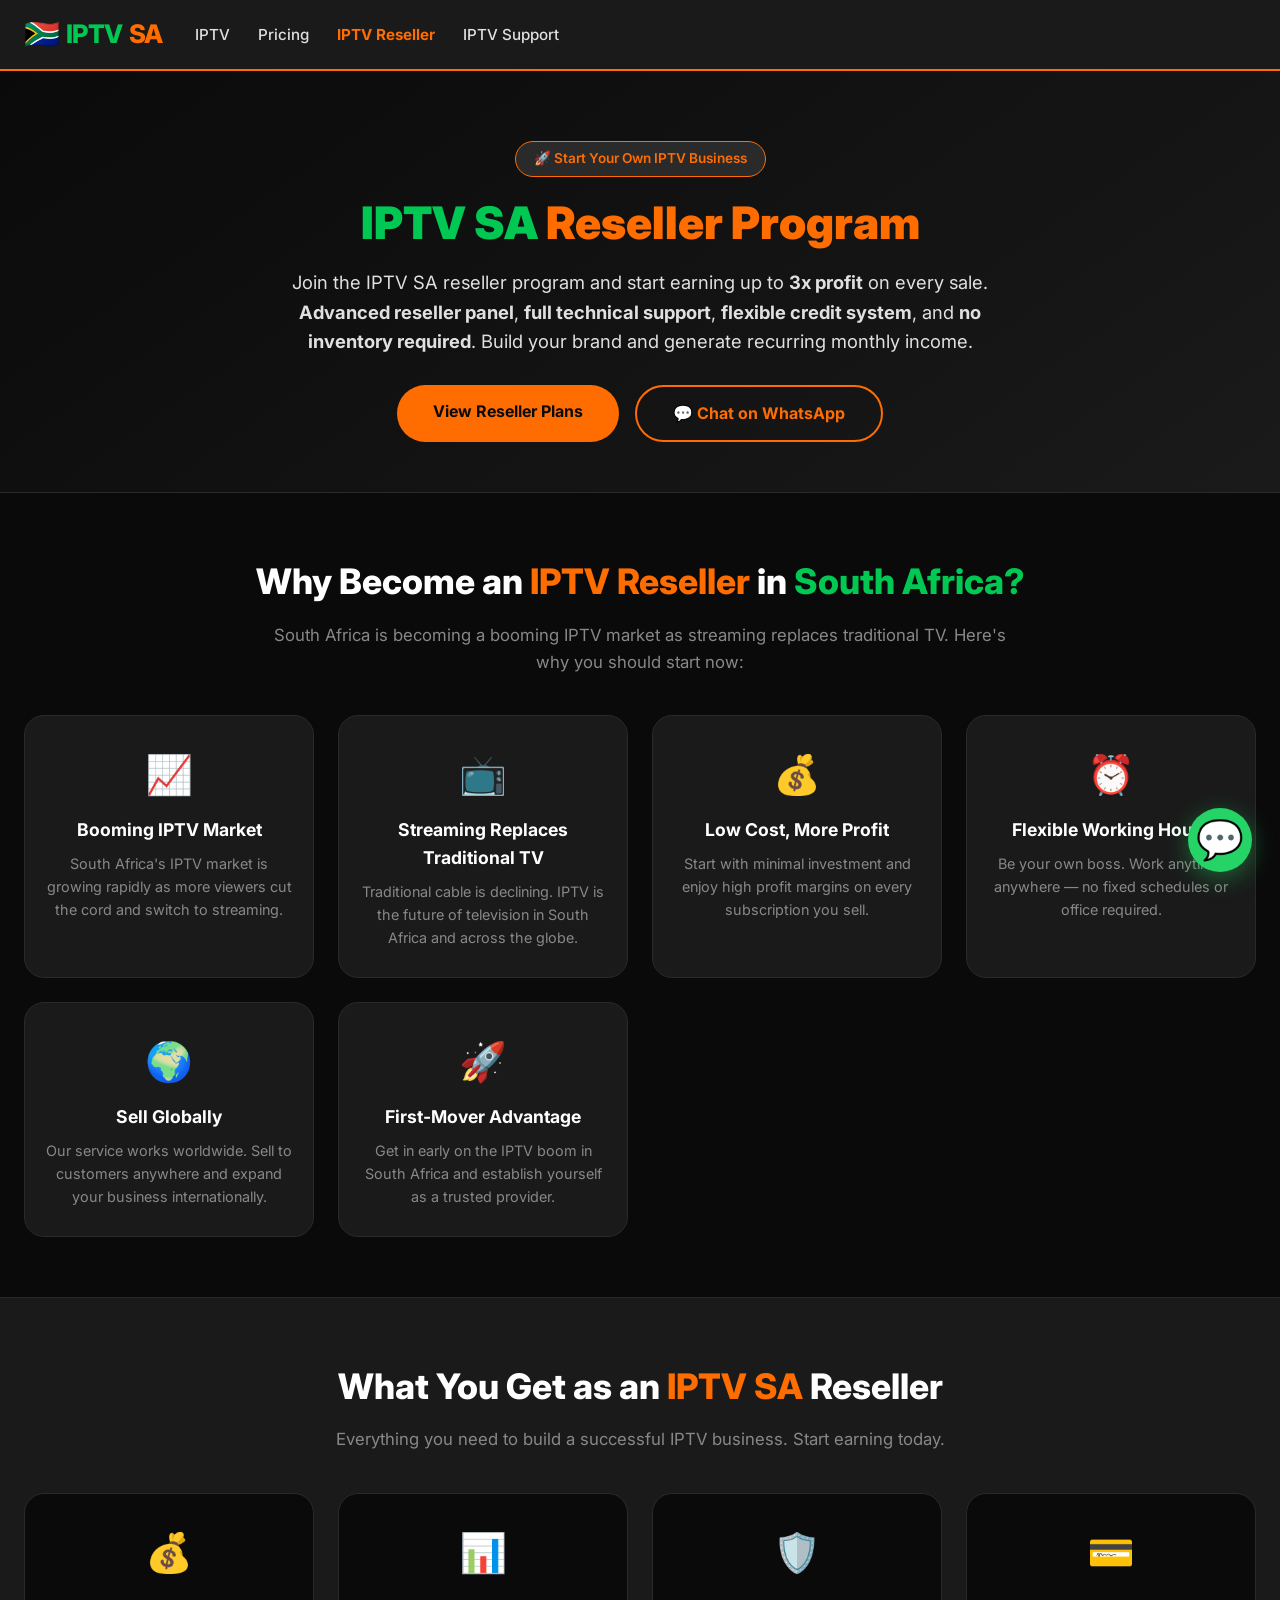
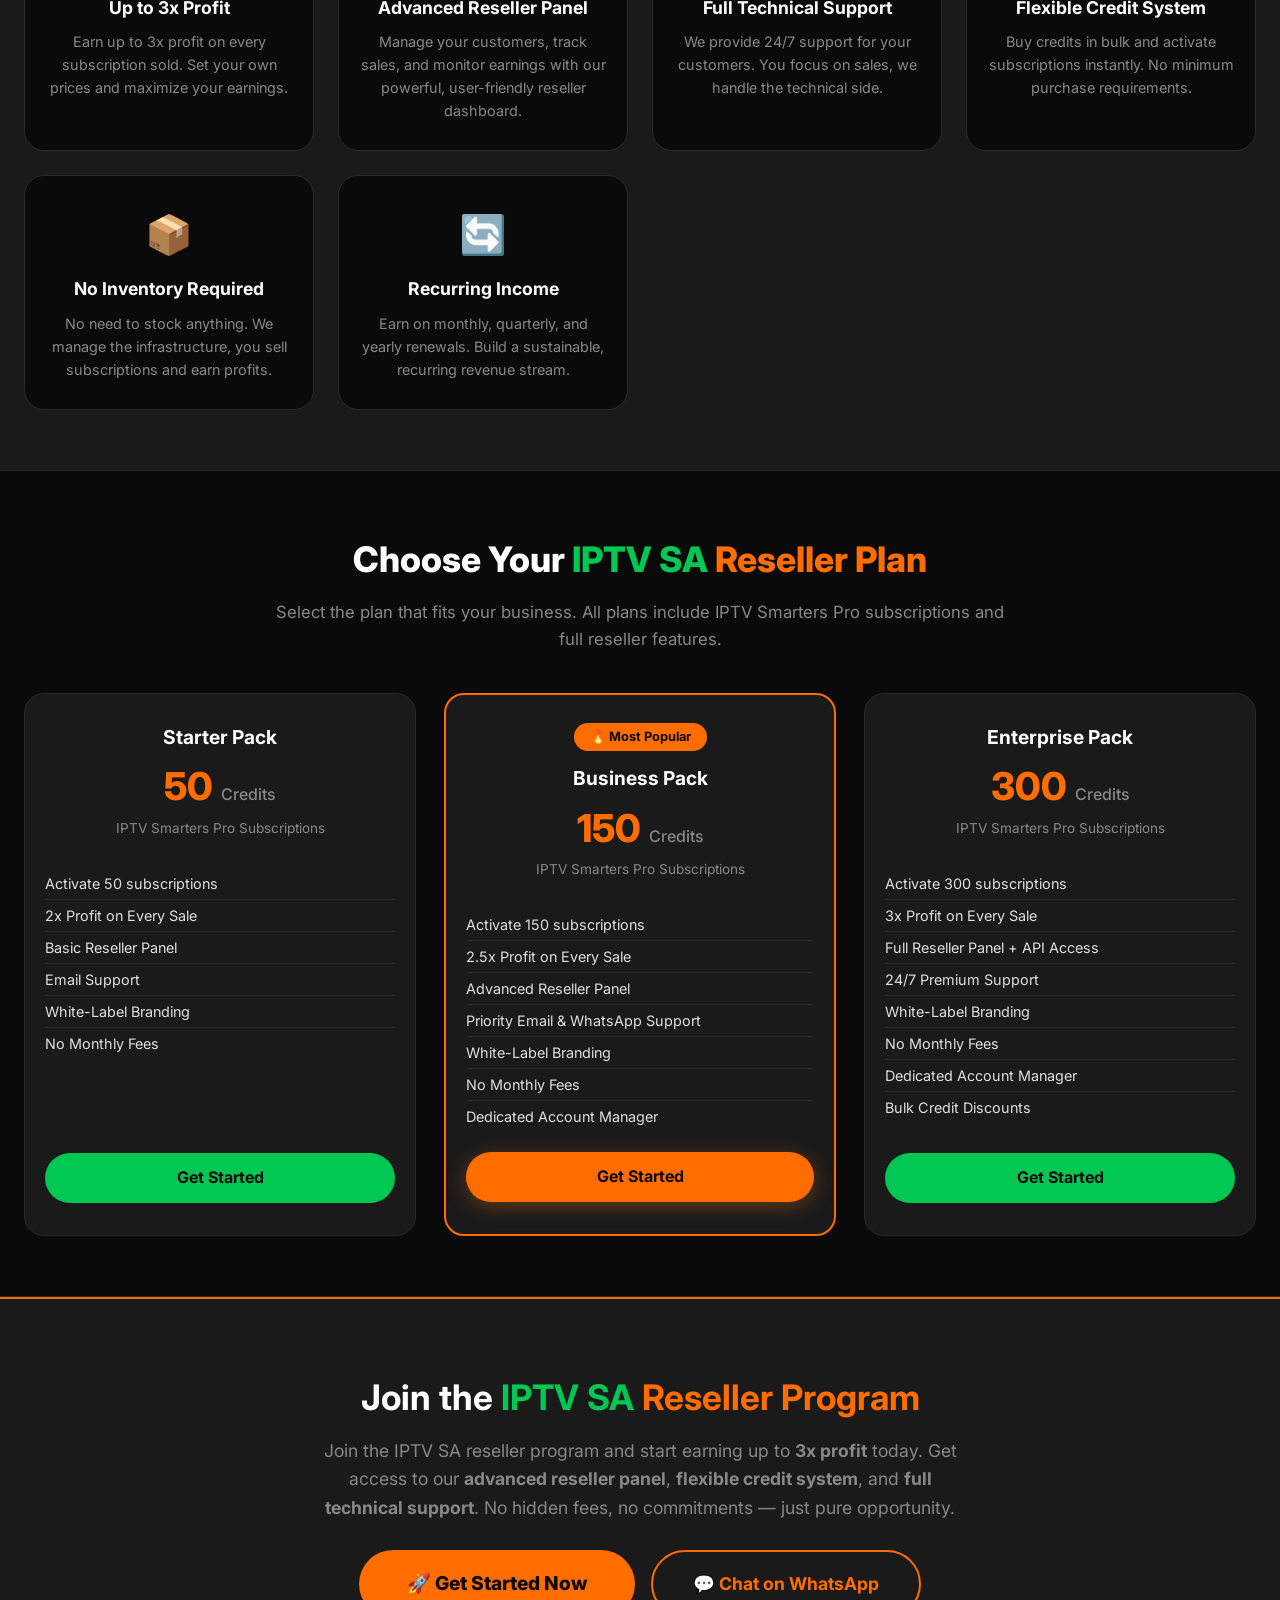
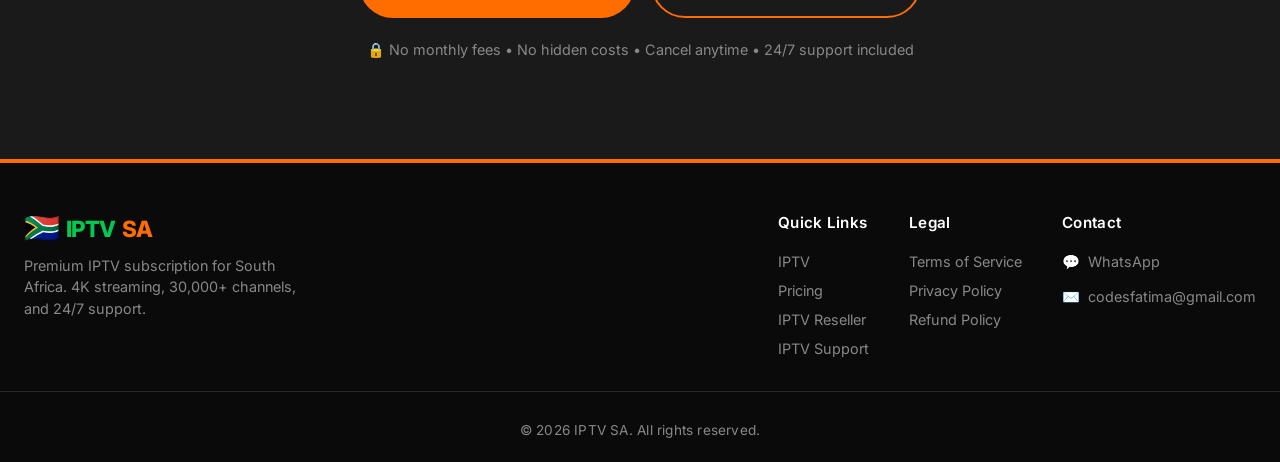
==== reseller/index.html @ 7f500916 "Create reseller/index.html" ====
<!DOCTYPE html>
<html lang="en-ZA">
<head>
    <meta charset="UTF-8" />
    <meta name="viewport" content="width=device-width, initial-scale=1.0" />
    <title>IPTVSA Reseller Program – Start Your Own IPTV Business</title>
    <meta name="description" content="Become an IPTV SA reseller and earn up to 3x profit. Advanced reseller panel, full support, flexible credit system, and no inventory required." />
    <link rel="canonical" href="https://tviptvsa.co.za/reseller/" />
    <meta property="og:title" content="IPTVSA Reseller Program – Start Your Own IPTV Business" />
    <meta property="og:description" content="Become an IPTV SA reseller and earn up to 3x profit. Advanced reseller panel, full support, flexible credit system." />
    <meta property="og:url" content="https://tviptvsa.co.za/reseller/" />
    <meta property="og:type" content="website" />
    <meta name="twitter:card" content="summary_large_image" />
    <link rel="preconnect" href="https://fonts.googleapis.com" />
    <link rel="preconnect" href="https://fonts.gstatic.com" crossorigin />
    <link href="https://fonts.googleapis.com/css2?family=Inter:opsz,wght@14..32,400;14..32,500;14..32,600;14..32,700;14..32,800;14..32,900&display=swap" rel="stylesheet" />
    <style>
        * {
            margin: 0;
            padding: 0;
            box-sizing: border-box;
        }

        :root {
            --green: #00c853;
            --orange: #ff6d00;
            --black: #0a0a0a;
            --dark-gray: #1a1a1a;
            --medium-gray: #2a2a2a;
            --white: #ffffff;
            --light-gray: #e0e0e0;
            --gray: #888888;
            --shadow: 0 8px 30px rgba(0,0,0,0.3);
            --radius: 20px;
            --transition: 0.25s ease;
        }

        body {
            font-family: 'Inter', -apple-system, BlinkMacSystemFont, sans-serif;
            background-color: var(--black);
            color: var(--white);
            line-height: 1.6;
        }

        .container {
            max-width: 1280px;
            margin: 0 auto;
            padding: 0 24px;
        }

        .navbar {
            background: var(--dark-gray);
            padding: 14px 0;
            border-bottom: 2px solid var(--orange);
            position: sticky;
            top: 0;
            z-index: 999;
        }

        .navbar .container {
            display: flex;
            justify-content: flex-start;
            align-items: center;
            flex-wrap: wrap;
            gap: 32px;
        }

        .logo {
            display: flex;
            align-items: center;
            gap: 6px;
            text-decoration: none;
            font-weight: 800;
            font-size: 1.6rem;
            letter-spacing: -0.5px;
            flex-shrink: 0;
        }

        .logo .flag { font-size: 1.8rem; line-height: 1; }
        .logo .green { color: var(--green); }
        .logo .orange { color: var(--orange); }

        .nav-toggle {
            display: none;
            background: none;
            border: none;
            font-size: 1.8rem;
            cursor: pointer;
            padding: 4px 12px;
            margin-left: auto;
            color: var(--white);
        }

        .nav-links {
            display: flex;
            gap: 28px;
            list-style: none;
            align-items: center;
            flex-wrap: wrap;
            margin-left: 0;
        }

        .nav-links a {
            text-decoration: none;
            color: var(--light-gray);
            font-weight: 500;
            font-size: 0.95rem;
            transition: color var(--transition);
        }

        .nav-links a:hover {
            color: var(--orange);
        }

        @media (max-width: 768px) {
            .navbar .container {
                justify-content: space-between;
                gap: 0;
            }
            .nav-toggle {
                display: block;
            }
            .nav-links {
                display: none;
                flex-direction: column;
                width: 100%;
                padding: 20px 0 12px;
                gap: 16px;
                border-top: 1px solid var(--medium-gray);
                margin-top: 12px;
                order: 3;
                align-items: flex-start;
            }
            .nav-links.open {
                display: flex;
            }
            .nav-links a {
                font-size: 1.1rem;
                padding: 4px 0;
            }
        }

        .btn-secondary {
            display: inline-block;
            background: transparent;
            color: var(--orange);
            font-weight: 700;
            padding: 14px 36px;
            border-radius: 60px;
            text-decoration: none;
            border: 2px solid var(--orange);
            transition: background var(--transition), color var(--transition);
        }
        .btn-secondary:hover { background: var(--orange); color: var(--black); }

        .btn-reseller-cta {
            display: inline-block;
            background: var(--orange);
            color: var(--black);
            font-weight: 700;
            padding: 14px 36px;
            border-radius: 60px;
            text-decoration: none;
            transition: background var(--transition), transform 0.15s;
            border: none;
            font-size: 1rem;
        }
        .btn-reseller-cta:hover { background: #ff9100; transform: scale(1.02); }

        .btn-buy-reseller {
            display: inline-block;
            background: var(--green);
            color: var(--black);
            font-weight: 700;
            padding: 12px 32px;
            border-radius: 60px;
            text-decoration: none;
            transition: background var(--transition), transform 0.15s;
        }
        .btn-buy-reseller:hover { background: #00e676; transform: scale(1.02); }

        .btn-cta-large {
            display: inline-block;
            background: var(--orange);
            color: var(--black);
            font-weight: 800;
            padding: 18px 48px;
            border-radius: 60px;
            text-decoration: none;
            font-size: 1.2rem;
            transition: background var(--transition), transform 0.15s;
        }
        .btn-cta-large:hover { background: #ff9100; transform: scale(1.02); }

        .section-title {
            font-size: 2.2rem;
            font-weight: 800;
            text-align: center;
            margin-bottom: 12px;
            color: var(--white);
        }
        .section-title .green { color: var(--green); }
        .section-title .orange { color: var(--orange); }

        .section-sub {
            text-align: center;
            max-width: 750px;
            margin: 0 auto 40px;
            color: var(--gray);
            font-size: 1.05rem;
        }

        .reseller-hero {
            padding: 70px 0 50px;
            background: linear-gradient(145deg, var(--black) 0%, var(--dark-gray) 100%);
            border-bottom: 1px solid var(--medium-gray);
            text-align: center;
        }
        .reseller-hero .badge {
            display: inline-block;
            background: var(--medium-gray);
            color: var(--orange);
            font-weight: 600;
            padding: 6px 18px;
            border-radius: 60px;
            font-size: 0.85rem;
            margin-bottom: 20px;
            border: 1px solid var(--orange);
        }
        .reseller-hero h1 {
            font-size: 2.8rem;
            font-weight: 900;
            line-height: 1.2;
            margin-bottom: 18px;
        }
        .reseller-hero h1 .green { color: var(--green); }
        .reseller-hero h1 .orange { color: var(--orange); }
        .reseller-hero p {
            font-size: 1.15rem;
            color: var(--light-gray);
            max-width: 750px;
            margin: 0 auto 28px;
        }
        .reseller-hero .hero-buttons {
            display: flex;
            gap: 16px;
            justify-content: center;
            flex-wrap: wrap;
        }

        @media (max-width: 640px) {
            .reseller-hero h1 { font-size: 2rem; }
        }

        .why-reseller-sa {
            padding: 60px 0;
            background: var(--black);
            border-bottom: 1px solid var(--medium-gray);
        }
        .sa-benefits-grid {
            display: grid;
            grid-template-columns: repeat(auto-fit, minmax(280px, 1fr));
            gap: 24px;
        }
        .sa-benefit-card {
            background: var(--dark-gray);
            padding: 28px 20px;
            border-radius: var(--radius);
            border: 1px solid var(--medium-gray);
            text-align: center;
            transition: transform var(--transition), border-color var(--transition);
        }
        .sa-benefit-card:hover { transform: translateY(-4px); border-color: var(--orange); }
        .sa-benefit-card .icon { font-size: 2.4rem; display: block; margin-bottom: 10px; }
        .sa-benefit-card h3 { font-size: 1.1rem; margin-bottom: 8px; color: var(--white); }
        .sa-benefit-card p { font-size: 0.9rem; color: var(--gray); }

        .why-reseller {
            padding: 60px 0;
            background: var(--dark-gray);
            border-bottom: 1px solid var(--medium-gray);
        }
        .reseller-benefits {
            display: grid;
            grid-template-columns: repeat(auto-fit, minmax(280px, 1fr));
            gap: 24px;
        }
        .benefit-card {
            background: var(--black);
            padding: 28px 20px;
            border-radius: var(--radius);
            border: 1px solid var(--medium-gray);
            text-align: center;
            transition: transform var(--transition), border-color var(--transition);
        }
        .benefit-card:hover { transform: translateY(-4px); border-color: var(--green); }
        .benefit-card .icon { font-size: 2.4rem; display: block; margin-bottom: 10px; }
        .benefit-card h3 { font-size: 1.1rem; margin-bottom: 8px; color: var(--white); }
        .benefit-card p { font-size: 0.9rem; color: var(--gray); }

        .pricing-reseller {
            padding: 60px 0;
            background: var(--black);
            border-bottom: 1px solid var(--medium-gray);
        }
        .pricing-grid-reseller {
            display: grid;
            grid-template-columns: repeat(auto-fit, minmax(260px, 1fr));
            gap: 28px;
            align-items: stretch;
        }
        .pricing-card-reseller {
            background: var(--dark-gray);
            padding: 28px 20px 32px;
            border-radius: var(--radius);
            border: 1px solid var(--medium-gray);
            text-align: center;
            display: flex;
            flex-direction: column;
            transition: transform var(--transition), border-color var(--transition);
            position: relative;
        }
        .pricing-card-reseller:hover { transform: translateY(-4px); border-color: var(--orange); }
        .pricing-card-reseller.popular {
            border: 2px solid var(--orange);
            background: var(--dark-gray);
        }
        .pricing-card-reseller .plan-name {
            font-weight: 700;
            font-size: 1.2rem;
            color: var(--white);
            margin-bottom: 4px;
        }
        .pricing-card-reseller .credit-amount {
            font-size: 2.4rem;
            font-weight: 800;
            color: var(--orange);
        }
        .pricing-card-reseller .credit-amount small {
            font-size: 1rem;
            font-weight: 500;
            color: var(--gray);
        }
        .pricing-card-reseller .price-desc {
            font-size: 0.85rem;
            color: var(--gray);
            margin-bottom: 16px;
        }
        .pricing-card-reseller .features {
            list-style: none;
            text-align: left;
            margin: 12px 0 20px;
            flex: 1;
        }
        .pricing-card-reseller .features li {
            padding: 4px 0;
            border-bottom: 1px solid var(--medium-gray);
            font-size: 0.9rem;
            color: var(--light-gray);
        }
        .pricing-card-reseller .features li:last-child { border-bottom: none; }

        .popular-badge {
            display: inline-block;
            background: var(--orange);
            color: var(--black);
            font-weight: 700;
            padding: 4px 16px;
            border-radius: 60px;
            font-size: 0.8rem;
            margin-bottom: 12px;
            align-self: center;
        }

        .cta-reseller {
            padding: 70px 0;
            background: var(--dark-gray);
            border-top: 2px solid var(--orange);
            border-bottom: 2px solid var(--orange);
            text-align: center;
        }
        .cta-reseller h2 {
            font-size: 2.2rem;
            margin-bottom: 12px;
            color: var(--white);
        }
        .cta-reseller h2 .green { color: var(--green); }
        .cta-reseller h2 .orange { color: var(--orange); }
        .cta-reseller p {
            max-width: 640px;
            margin: 0 auto 28px;
            font-size: 1.1rem;
            color: var(--gray);
        }
        .cta-reseller .cta-buttons {
            display: flex;
            gap: 16px;
            justify-content: center;
            flex-wrap: wrap;
        }

        @media (max-width: 480px) {
            .cta-reseller h2 { font-size: 1.6rem; }
            .pricing-grid-reseller { grid-template-columns: 1fr; }
            .btn-reseller-cta, .btn-secondary, .btn-cta-large {
                padding: 12px 24px;
                font-size: 0.95rem;
                width: 100%;
                max-width: 320px;
                text-align: center;
            }
            .reseller-hero .hero-buttons {
                flex-direction: column;
                align-items: center;
            }
        }

        .footer {
            background: var(--black);
            color: var(--light-gray);
            padding: 48px 0 20px;
            border-top: 2px solid var(--orange);
        }
        .footer .container {
            display: flex;
            flex-wrap: wrap;
            justify-content: space-between;
            gap: 40px;
        }
        .footer-brand { max-width: 280px; }
        .footer-brand .logo { color: var(--white); font-size: 1.4rem; }
        .footer-brand p { font-size: 0.9rem; color: var(--gray); margin-top: 8px; line-height: 1.5; }
        .footer-columns {
            display: flex;
            flex-wrap: wrap;
            gap: 40px;
        }
        .footer-column h4 {
            color: var(--white);
            font-weight: 600;
            font-size: 0.95rem;
            margin-bottom: 12px;
            letter-spacing: 0.3px;
        }
        .footer-column a {
            display: block;
            color: var(--gray);
            text-decoration: none;
            font-size: 0.9rem;
            padding: 3px 0;
            transition: color 0.2s;
        }
        .footer-column a:hover { color: var(--orange); }
        .footer-contact-items {
            display: flex;
            flex-direction: column;
            gap: 6px;
        }
        .footer-contact-items .contact-item {
            display: flex;
            align-items: center;
            gap: 8px;
            color: var(--gray);
            text-decoration: none;
            font-size: 0.9rem;
            transition: color 0.2s;
        }
        .footer-contact-items .contact-item:hover { color: var(--orange); }
        .footer-bottom {
            text-align: center;
            padding-top: 28px;
            margin-top: 28px;
            border-top: 1px solid var(--medium-gray);
            font-size: 0.85rem;
            color: var(--gray);
            letter-spacing: 0.2px;
        }
        .footer-bottom a {
            color: var(--gray);
            text-decoration: none;
        }
        .footer-bottom a:hover { color: var(--orange); }

        @media (max-width: 768px) {
            .footer .container { flex-direction: column; gap: 30px; }
            .footer-columns { flex-direction: column; gap: 24px; }
        }

        .whatsapp-float {
            position: fixed;
            bottom: 28px;
            right: 28px;
            background: #25d366;
            color: var(--black);
            width: 64px;
            height: 64px;
            border-radius: 60px;
            display: flex;
            align-items: center;
            justify-content: center;
            font-size: 2.4rem;
            box-shadow: 0 6px 24px rgba(37, 211, 102, 0.4);
            text-decoration: none;
            transition: transform 0.2s;
            z-index: 1000;
        }
        .whatsapp-float:hover { transform: scale(1.08); }

        @media (max-width: 480px) {
            .whatsapp-float {
                width: 56px;
                height: 56px;
                font-size: 2rem;
                bottom: 20px;
                right: 20px;
            }
        }
    </style>
</head>
<body>

    <!-- ===== NAVBAR ===== -->
    <nav class="navbar">
        <div class="container">
            <a href="/" class="logo">
                <span class="flag">🇿🇦</span>
                <span class="green">IPTV</span><span class="orange">SA</span>
            </a>
            <button class="nav-toggle" id="navToggle" aria-label="Toggle navigation menu">☰</button>
            <ul class="nav-links" id="navLinks">
                <li><a href="/">IPTV</a></li>
                <li><a href="/#pricing">Pricing</a></li>
                <li><a href="/reseller/" style="color: var(--orange); font-weight: 700;">IPTV Reseller</a></li>
                <li><a href="/support/">IPTV Support</a></li>
            </ul>
        </div>
    </nav>

    <!-- ===== RESELLER HERO ===== -->
    <section class="reseller-hero">
        <div class="container">
            <div class="badge">🚀 Start Your Own IPTV Business</div>
            <h1><span class="green">IPTV SA</span> <span class="orange">Reseller Program</span></h1>
            <p>
                Join the IPTV SA reseller program and start earning up to <strong>3x profit</strong> on every sale.
                <strong>Advanced reseller panel</strong>, <strong>full technical support</strong>,
                <strong>flexible credit system</strong>, and <strong>no inventory required</strong>.
                Build your brand and generate recurring monthly income.
            </p>
            <div class="hero-buttons">
                <a href="#pricing-reseller" class="btn-reseller-cta">View Reseller Plans</a>
                <a href="https://wa.me/923020548889?text=Hi!%20I%20want%20to%20become%20an%20IPTV%20SA%20reseller" class="btn-secondary" target="_blank">💬 Chat on WhatsApp</a>
            </div>
        </div>
    </section>

    <!-- ===== WHY RESELLER SA ===== -->
    <section class="why-reseller-sa">
        <div class="container">
            <h2 class="section-title">Why Become an <span class="orange">IPTV Reseller</span> in <span class="green">South Africa?</span></h2>
            <p class="section-sub">South Africa is becoming a booming IPTV market as streaming replaces traditional TV. Here's why you should start now:</p>
            <div class="sa-benefits-grid">
                <div class="sa-benefit-card">
                    <span class="icon">📈</span>
                    <h3>Booming IPTV Market</h3>
                    <p>South Africa's IPTV market is growing rapidly as more viewers cut the cord and switch to streaming.</p>
                </div>
                <div class="sa-benefit-card">
                    <span class="icon">📺</span>
                    <h3>Streaming Replaces Traditional TV</h3>
                    <p>Traditional cable is declining. IPTV is the future of television in South Africa and across the globe.</p>
                </div>
                <div class="sa-benefit-card">
                    <span class="icon">💰</span>
                    <h3>Low Cost, More Profit</h3>
                    <p>Start with minimal investment and enjoy high profit margins on every subscription you sell.</p>
                </div>
                <div class="sa-benefit-card">
                    <span class="icon">⏰</span>
                    <h3>Flexible Working Hours</h3>
                    <p>Be your own boss. Work anytime, anywhere — no fixed schedules or office required.</p>
                </div>
                <div class="sa-benefit-card">
                    <span class="icon">🌍</span>
                    <h3>Sell Globally</h3>
                    <p>Our service works worldwide. Sell to customers anywhere and expand your business internationally.</p>
                </div>
                <div class="sa-benefit-card">
                    <span class="icon">🚀</span>
                    <h3>First-Mover Advantage</h3>
                    <p>Get in early on the IPTV boom in South Africa and establish yourself as a trusted provider.</p>
                </div>
            </div>
        </div>
    </section>

    <!-- ===== WHAT YOU GET ===== -->
    <section class="why-reseller">
        <div class="container">
            <h2 class="section-title">What You Get as an <span class="orange">IPTV SA</span> Reseller</h2>
            <p class="section-sub">Everything you need to build a successful IPTV business. Start earning today.</p>
            <div class="reseller-benefits">
                <div class="benefit-card">
                    <span class="icon">💰</span>
                    <h3>Up to 3x Profit</h3>
                    <p>Earn up to 3x profit on every subscription sold. Set your own prices and maximize your earnings.</p>
                </div>
                <div class="benefit-card">
                    <span class="icon">📊</span>
                    <h3>Advanced Reseller Panel</h3>
                    <p>Manage your customers, track sales, and monitor earnings with our powerful, user-friendly reseller dashboard.</p>
                </div>
                <div class="benefit-card">
                    <span class="icon">🛡️</span>
                    <h3>Full Technical Support</h3>
                    <p>We provide 24/7 support for your customers. You focus on sales, we handle the technical side.</p>
                </div>
                <div class="benefit-card">
                    <span class="icon">💳</span>
                    <h3>Flexible Credit System</h3>
                    <p>Buy credits in bulk and activate subscriptions instantly. No minimum purchase requirements.</p>
                </div>
                <div class="benefit-card">
                    <span class="icon">📦</span>
                    <h3>No Inventory Required</h3>
                    <p>No need to stock anything. We manage the infrastructure, you sell subscriptions and earn profits.</p>
                </div>
                <div class="benefit-card">
                    <span class="icon">🔄</span>
                    <h3>Recurring Income</h3>
                    <p>Earn on monthly, quarterly, and yearly renewals. Build a sustainable, recurring revenue stream.</p>
                </div>
            </div>
        </div>
    </section>

    <!-- ===== PRICING RESELLER ===== -->
    <section class="pricing-reseller" id="pricing-reseller">
        <div class="container">
            <h2 class="section-title">Choose Your <span class="green">IPTV SA</span> <span class="orange">Reseller Plan</span></h2>
            <p class="section-sub">Select the plan that fits your business. All plans include IPTV Smarters Pro subscriptions and full reseller features.</p>
            <div class="pricing-grid-reseller">
                <div class="pricing-card-reseller">
                    <div class="plan-name">Starter Pack</div>
                    <div class="credit-amount">50 <small>Credits</small></div>
                    <div class="price-desc">IPTV Smarters Pro Subscriptions</div>
                    <ul class="features">
                        <li>Activate 50 subscriptions</li>
                        <li>2x Profit on Every Sale</li>
                        <li>Basic Reseller Panel</li>
                        <li>Email Support</li>
                        <li>White-Label Branding</li>
                        <li>No Monthly Fees</li>
                    </ul>
                    <a href="#cta-reseller" class="btn-buy-reseller">Get Started</a>
                </div>
                <div class="pricing-card-reseller popular">
                    <span class="popular-badge">🔥 Most Popular</span>
                    <div class="plan-name">Business Pack</div>
                    <div class="credit-amount">150 <small>Credits</small></div>
                    <div class="price-desc">IPTV Smarters Pro Subscriptions</div>
                    <ul class="features">
                        <li>Activate 150 subscriptions</li>
                        <li>2.5x Profit on Every Sale</li>
                        <li>Advanced Reseller Panel</li>
                        <li>Priority Email &amp; WhatsApp Support</li>
                        <li>White-Label Branding</li>
                        <li>No Monthly Fees</li>
                        <li>Dedicated Account Manager</li>
                    </ul>
                    <a href="#cta-reseller" class="btn-buy-reseller" style="background: var(--orange); box-shadow: 0 4px 20px rgba(249, 115, 22, 0.35);">Get Started</a>
                </div>
                <div class="pricing-card-reseller">
                    <div class="plan-name">Enterprise Pack</div>
                    <div class="credit-amount">300 <small>Credits</small></div>
                    <div class="price-desc">IPTV Smarters Pro Subscriptions</div>
                    <ul class="features">
                        <li>Activate 300 subscriptions</li>
                        <li>3x Profit on Every Sale</li>
                        <li>Full Reseller Panel + API Access</li>
                        <li>24/7 Premium Support</li>
                        <li>White-Label Branding</li>
                        <li>No Monthly Fees</li>
                        <li>Dedicated Account Manager</li>
                        <li>Bulk Credit Discounts</li>
                    </ul>
                    <a href="#cta-reseller" class="btn-buy-reseller">Get Started</a>
                </div>
            </div>
        </div>
    </section>

    <!-- ===== CTA RESELLER ===== -->
    <section class="cta-reseller" id="cta-reseller">
        <div class="container">
            <h2>Join the <span class="green">IPTV SA</span> <span class="orange">Reseller Program</span></h2>
            <p>
                Join the IPTV SA reseller program and start earning up to <strong>3x profit</strong> today. Get access to our <strong>advanced reseller panel</strong>, <strong>flexible credit system</strong>, and <strong>full technical support</strong>. No hidden fees, no commitments — just pure opportunity.
            </p>
            <div class="cta-buttons">
                <a href="#pricing-reseller" class="btn-cta-large">🚀 Get Started Now</a>
                <a href="https://wa.me/923020548889?text=Hi!%20I%20want%20to%20become%20an%20IPTV%20SA%20reseller" class="btn-secondary" target="_blank" style="padding: 18px 40px; font-size: 1.1rem;">💬 Chat on WhatsApp</a>
            </div>
            <p style="color: var(--gray); margin-top: 20px; font-size: 0.9rem;">🔒 No monthly fees • No hidden costs • Cancel anytime • 24/7 support included</p>
        </div>
    </section>

    <!-- ===== FOOTER ===== -->
    <footer class="footer">
        <div class="container">
            <div class="footer-brand">
                <a href="/" class="logo">
                    <span class="flag">🇿🇦</span>
                    <span class="green">IPTV</span><span class="orange">SA</span>
                </a>
                <p>Premium IPTV subscription for South Africa. 4K streaming, 30,000+ channels, and 24/7 support.</p>
            </div>
            <div class="footer-columns">
                <div class="footer-column">
                    <h4>Quick Links</h4>
                    <a href="/">IPTV</a>
                    <a href="/#pricing">Pricing</a>
                    <a href="/reseller/">IPTV Reseller</a>
                    <a href="/support/">IPTV Support</a>
                </div>
                <div class="footer-column">
                    <h4>Legal</h4>
                    <a href="#">Terms of Service</a>
                    <a href="#">Privacy Policy</a>
                    <a href="#">Refund Policy</a>
                </div>
                <div class="footer-column">
                    <h4>Contact</h4>
                    <div class="footer-contact-items">
                        <a href="https://wa.me/923020548889" class="contact-item" target="_blank">
                            <span class="icon">💬</span>
                            <span>WhatsApp</span>
                        </a>
                        <a href="mailto:codesfatima@gmail.com" class="contact-item">
                            <span class="icon">✉️</span>
                            <span>codesfatima@gmail.com</span>
                        </a>
                    </div>
                </div>
            </div>
        </div>
        <div class="footer-bottom">
            &copy; 2026 <a href="/">IPTV SA</a>. All rights reserved.
        </div>
    </footer>

    <!-- ===== WHATSAPP FLOATING BUTTON ===== -->
    <a href="https://wa.me/923020548889?text=Hi!%20I%20want%20to%20become%20an%20IPTV%20SA%20reseller" class="whatsapp-float" target="_blank" aria-label="Chat on WhatsApp">
        💬
    </a>

    <script>
        document.getElementById('navToggle').addEventListener('click', function() {
            document.getElementById('navLinks').classList.toggle('open');
        });
        document.querySelectorAll('.nav-links a').forEach(link => {
            link.addEventListener('click', () => {
                document.getElementById('navLinks').classList.remove('open');
            });
        });
    </script>
</body>
</html>
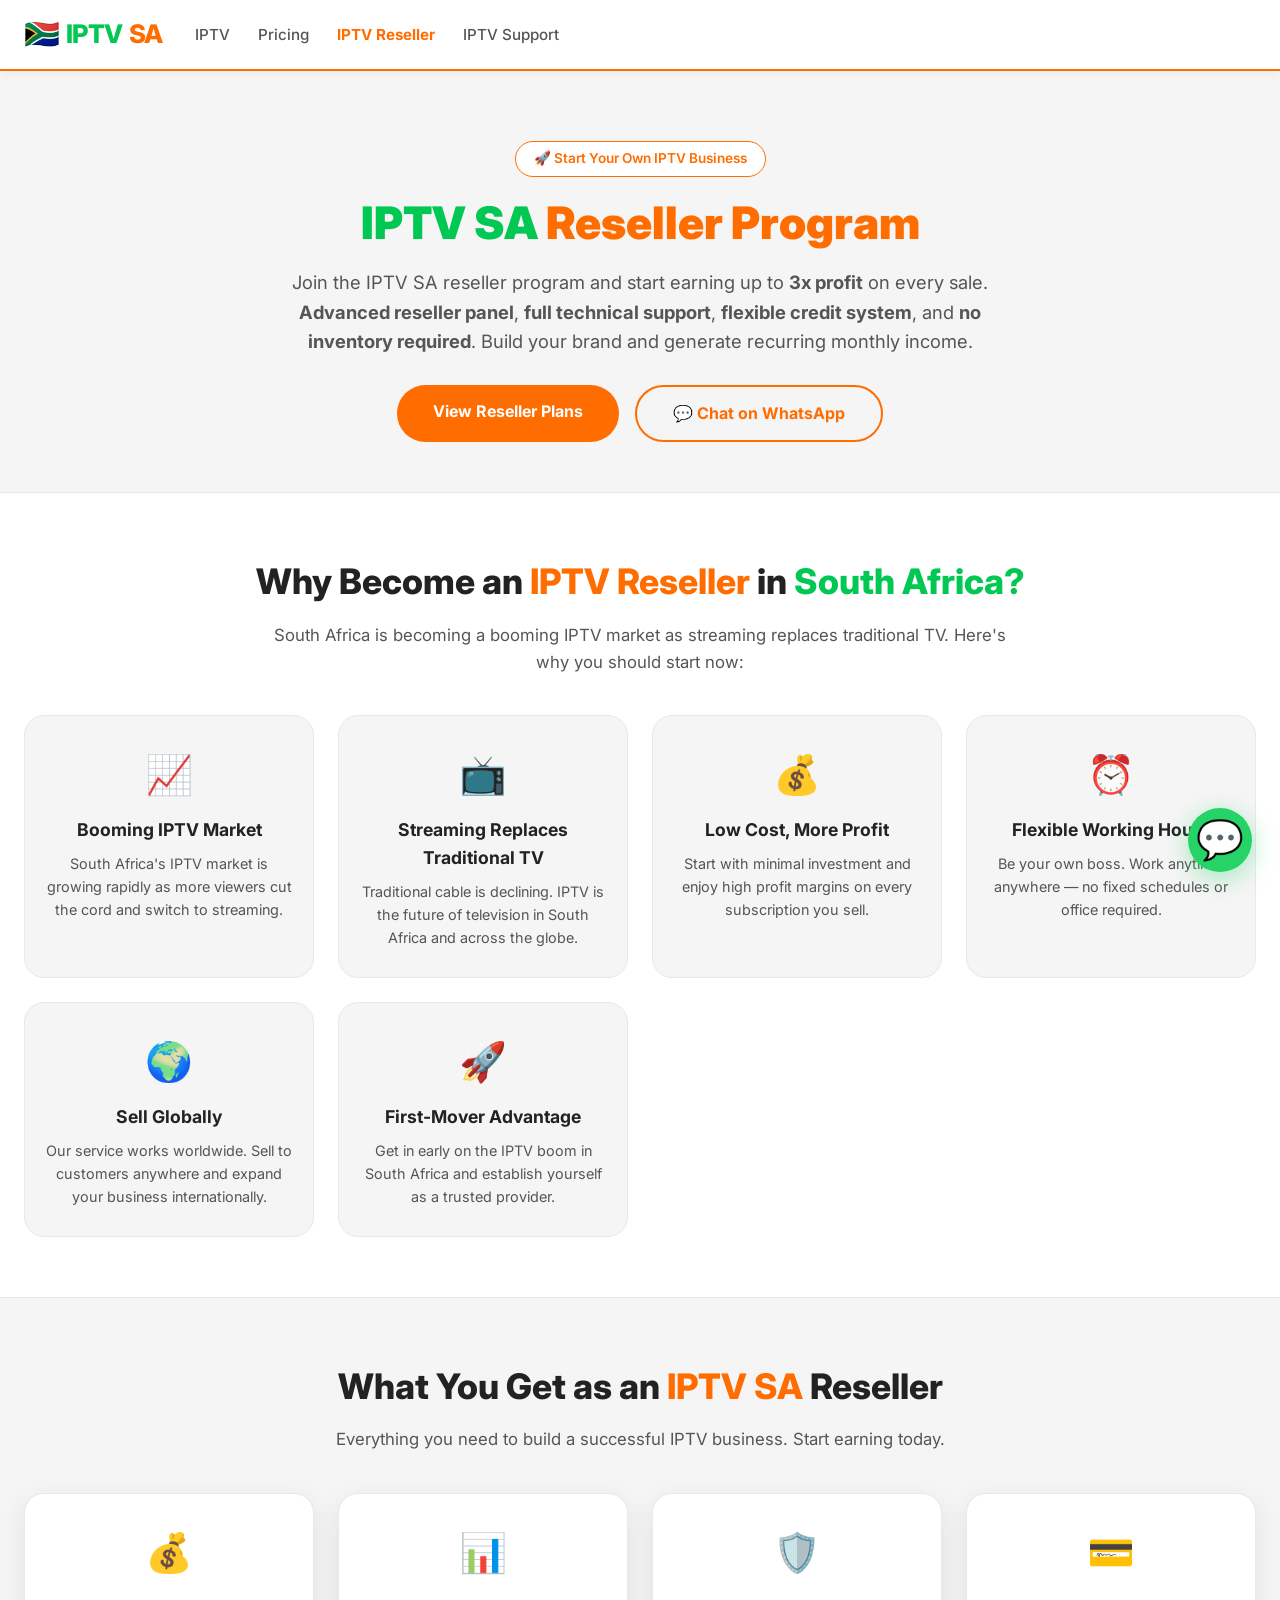
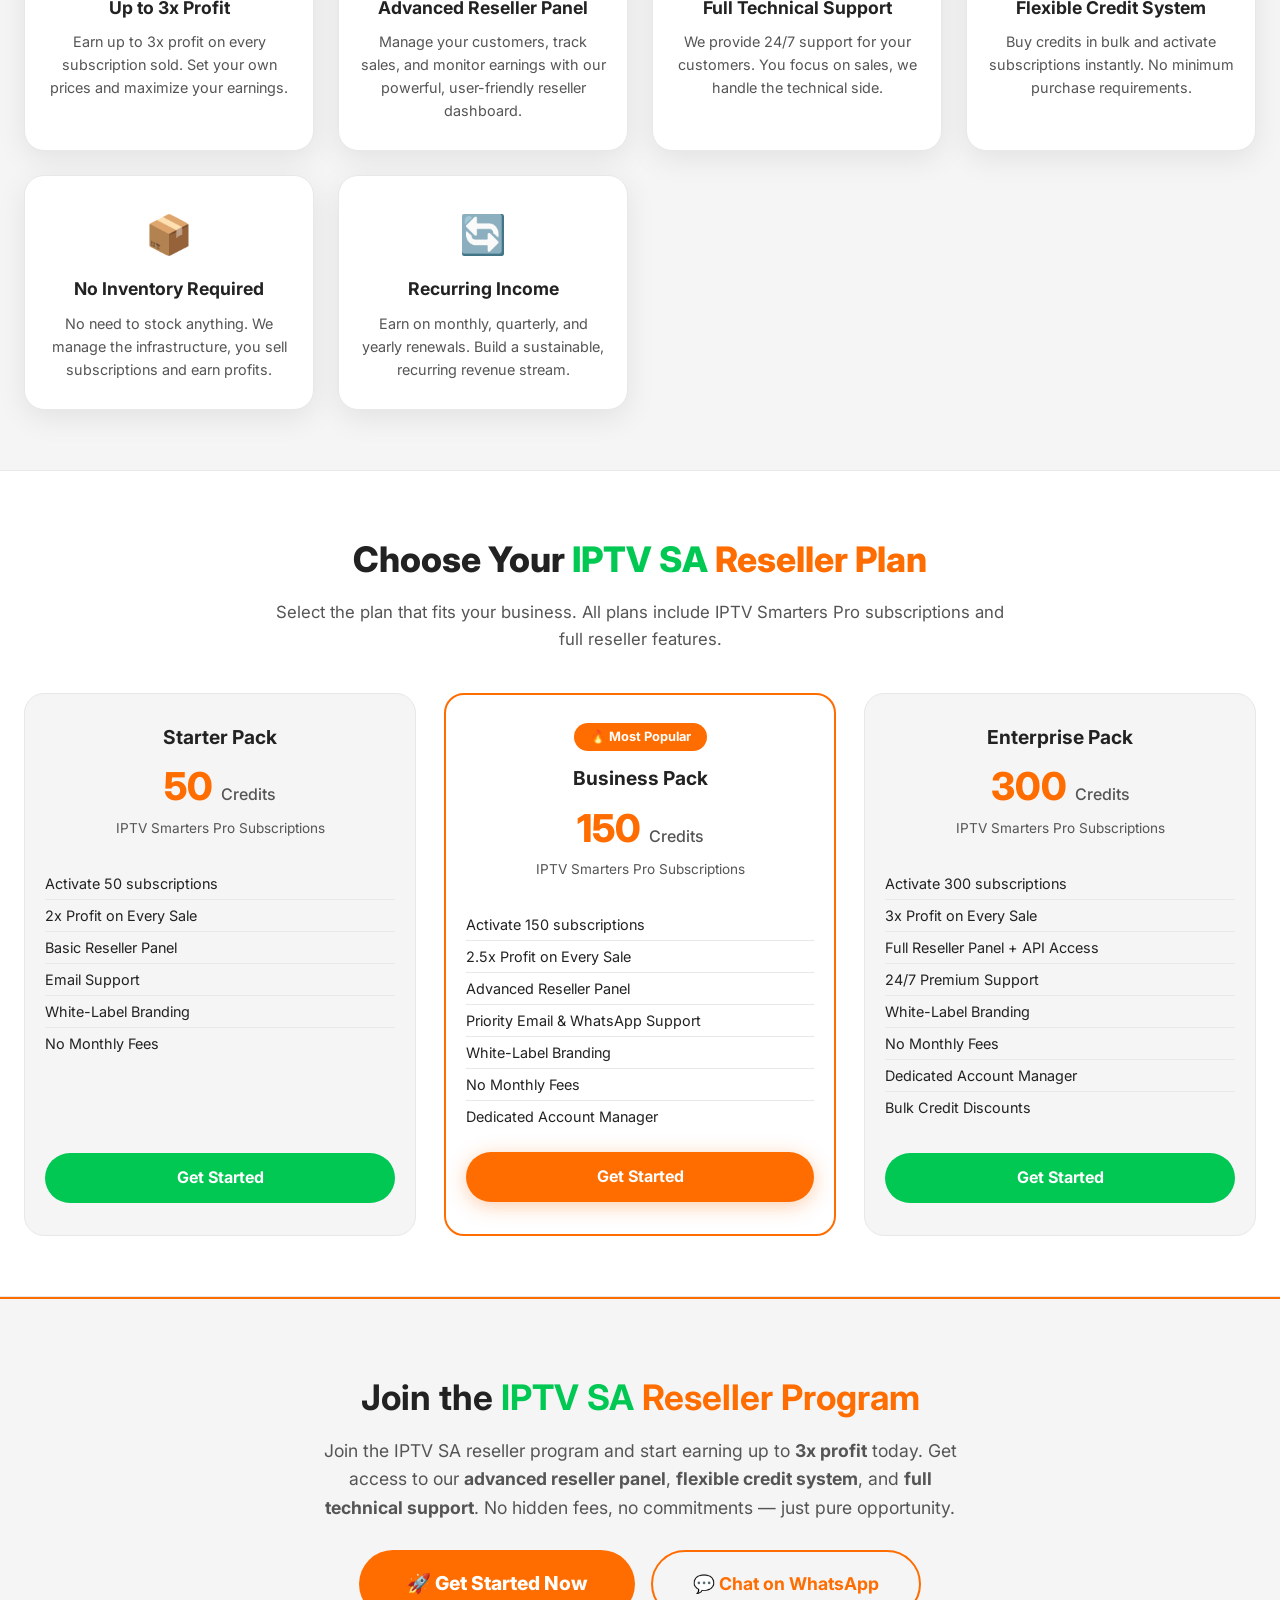
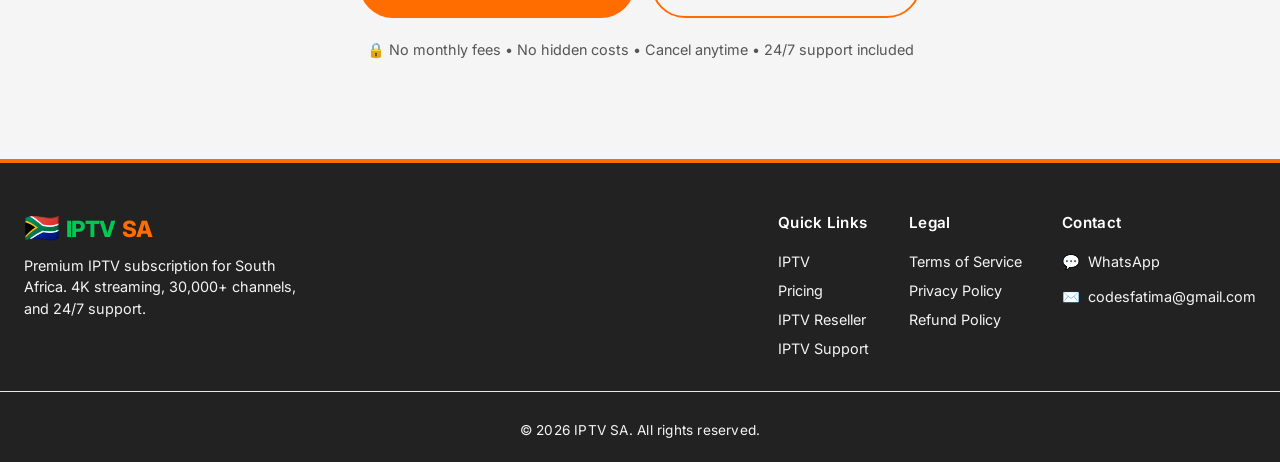
==== commit 8c56f5b3: "Update index.html" ====
--- a/reseller/index.html
+++ b/reseller/index.html
@@ -24,21 +24,22 @@
         :root {
             --green: #00c853;
             --orange: #ff6d00;
-            --black: #0a0a0a;
-            --dark-gray: #1a1a1a;
-            --medium-gray: #2a2a2a;
             --white: #ffffff;
-            --light-gray: #e0e0e0;
-            --gray: #888888;
-            --shadow: 0 8px 30px rgba(0,0,0,0.3);
+            --light-gray: #f5f5f5;
+            --medium-gray: #e8e8e8;
+            --dark-gray: #d0d0d0;
+            --black: #1a1a1a;
+            --text: #222222;
+            --text-light: #555555;
+            --shadow: 0 8px 30px rgba(0,0,0,0.08);
             --radius: 20px;
             --transition: 0.25s ease;
         }
 
         body {
             font-family: 'Inter', -apple-system, BlinkMacSystemFont, sans-serif;
-            background-color: var(--black);
-            color: var(--white);
+            background-color: var(--white);
+            color: var(--text);
             line-height: 1.6;
         }
 
@@ -49,12 +50,13 @@
         }
 
         .navbar {
-            background: var(--dark-gray);
+            background: var(--white);
             padding: 14px 0;
             border-bottom: 2px solid var(--orange);
             position: sticky;
             top: 0;
             z-index: 999;
+            box-shadow: 0 2px 10px rgba(0,0,0,0.05);
         }
 
         .navbar .container {
@@ -88,7 +90,7 @@
             cursor: pointer;
             padding: 4px 12px;
             margin-left: auto;
-            color: var(--white);
+            color: var(--text);
         }
 
         .nav-links {
@@ -102,7 +104,7 @@
 
         .nav-links a {
             text-decoration: none;
-            color: var(--light-gray);
+            color: var(--text-light);
             font-weight: 500;
             font-size: 0.95rem;
             transition: color var(--transition);
@@ -151,12 +153,12 @@
             border: 2px solid var(--orange);
             transition: background var(--transition), color var(--transition);
         }
-        .btn-secondary:hover { background: var(--orange); color: var(--black); }
+        .btn-secondary:hover { background: var(--orange); color: var(--white); }
 
         .btn-reseller-cta {
             display: inline-block;
             background: var(--orange);
-            color: var(--black);
+            color: var(--white);
             font-weight: 700;
             padding: 14px 36px;
             border-radius: 60px;
@@ -165,24 +167,24 @@
             border: none;
             font-size: 1rem;
         }
-        .btn-reseller-cta:hover { background: #ff9100; transform: scale(1.02); }
+        .btn-reseller-cta:hover { background: #e66000; transform: scale(1.02); }
 
         .btn-buy-reseller {
             display: inline-block;
             background: var(--green);
-            color: var(--black);
+            color: var(--white);
             font-weight: 700;
             padding: 12px 32px;
             border-radius: 60px;
             text-decoration: none;
             transition: background var(--transition), transform 0.15s;
         }
-        .btn-buy-reseller:hover { background: #00e676; transform: scale(1.02); }
+        .btn-buy-reseller:hover { background: #00b34a; transform: scale(1.02); }
 
         .btn-cta-large {
             display: inline-block;
             background: var(--orange);
-            color: var(--black);
+            color: var(--white);
             font-weight: 800;
             padding: 18px 48px;
             border-radius: 60px;
@@ -190,14 +192,14 @@
             font-size: 1.2rem;
             transition: background var(--transition), transform 0.15s;
         }
-        .btn-cta-large:hover { background: #ff9100; transform: scale(1.02); }
+        .btn-cta-large:hover { background: #e66000; transform: scale(1.02); }
 
         .section-title {
             font-size: 2.2rem;
             font-weight: 800;
             text-align: center;
             margin-bottom: 12px;
-            color: var(--white);
+            color: var(--text);
         }
         .section-title .green { color: var(--green); }
         .section-title .orange { color: var(--orange); }
@@ -206,19 +208,19 @@
             text-align: center;
             max-width: 750px;
             margin: 0 auto 40px;
-            color: var(--gray);
+            color: var(--text-light);
             font-size: 1.05rem;
         }
 
         .reseller-hero {
             padding: 70px 0 50px;
-            background: linear-gradient(145deg, var(--black) 0%, var(--dark-gray) 100%);
+            background: var(--light-gray);
             border-bottom: 1px solid var(--medium-gray);
             text-align: center;
         }
         .reseller-hero .badge {
             display: inline-block;
-            background: var(--medium-gray);
+            background: var(--white);
             color: var(--orange);
             font-weight: 600;
             padding: 6px 18px;
@@ -232,12 +234,13 @@
             font-weight: 900;
             line-height: 1.2;
             margin-bottom: 18px;
+            color: var(--text);
         }
         .reseller-hero h1 .green { color: var(--green); }
         .reseller-hero h1 .orange { color: var(--orange); }
         .reseller-hero p {
             font-size: 1.15rem;
-            color: var(--light-gray);
+            color: var(--text-light);
             max-width: 750px;
             margin: 0 auto 28px;
         }
@@ -254,7 +257,7 @@
 
         .why-reseller-sa {
             padding: 60px 0;
-            background: var(--black);
+            background: var(--white);
             border-bottom: 1px solid var(--medium-gray);
         }
         .sa-benefits-grid {
@@ -263,7 +266,7 @@
             gap: 24px;
         }
         .sa-benefit-card {
-            background: var(--dark-gray);
+            background: var(--light-gray);
             padding: 28px 20px;
             border-radius: var(--radius);
             border: 1px solid var(--medium-gray);
@@ -272,12 +275,12 @@
         }
         .sa-benefit-card:hover { transform: translateY(-4px); border-color: var(--orange); }
         .sa-benefit-card .icon { font-size: 2.4rem; display: block; margin-bottom: 10px; }
-        .sa-benefit-card h3 { font-size: 1.1rem; margin-bottom: 8px; color: var(--white); }
-        .sa-benefit-card p { font-size: 0.9rem; color: var(--gray); }
+        .sa-benefit-card h3 { font-size: 1.1rem; margin-bottom: 8px; color: var(--text); }
+        .sa-benefit-card p { font-size: 0.9rem; color: var(--text-light); }
 
         .why-reseller {
             padding: 60px 0;
-            background: var(--dark-gray);
+            background: var(--light-gray);
             border-bottom: 1px solid var(--medium-gray);
         }
         .reseller-benefits {
@@ -286,21 +289,22 @@
             gap: 24px;
         }
         .benefit-card {
-            background: var(--black);
+            background: var(--white);
             padding: 28px 20px;
             border-radius: var(--radius);
             border: 1px solid var(--medium-gray);
             text-align: center;
             transition: transform var(--transition), border-color var(--transition);
+            box-shadow: var(--shadow);
         }
         .benefit-card:hover { transform: translateY(-4px); border-color: var(--green); }
         .benefit-card .icon { font-size: 2.4rem; display: block; margin-bottom: 10px; }
-        .benefit-card h3 { font-size: 1.1rem; margin-bottom: 8px; color: var(--white); }
-        .benefit-card p { font-size: 0.9rem; color: var(--gray); }
+        .benefit-card h3 { font-size: 1.1rem; margin-bottom: 8px; color: var(--text); }
+        .benefit-card p { font-size: 0.9rem; color: var(--text-light); }
 
         .pricing-reseller {
             padding: 60px 0;
-            background: var(--black);
+            background: var(--white);
             border-bottom: 1px solid var(--medium-gray);
         }
         .pricing-grid-reseller {
@@ -310,7 +314,7 @@
             align-items: stretch;
         }
         .pricing-card-reseller {
-            background: var(--dark-gray);
+            background: var(--light-gray);
             padding: 28px 20px 32px;
             border-radius: var(--radius);
             border: 1px solid var(--medium-gray);
@@ -323,12 +327,12 @@
         .pricing-card-reseller:hover { transform: translateY(-4px); border-color: var(--orange); }
         .pricing-card-reseller.popular {
             border: 2px solid var(--orange);
-            background: var(--dark-gray);
+            background: var(--white);
         }
         .pricing-card-reseller .plan-name {
             font-weight: 700;
             font-size: 1.2rem;
-            color: var(--white);
+            color: var(--text);
             margin-bottom: 4px;
         }
         .pricing-card-reseller .credit-amount {
@@ -339,11 +343,11 @@
         .pricing-card-reseller .credit-amount small {
             font-size: 1rem;
             font-weight: 500;
-            color: var(--gray);
+            color: var(--text-light);
         }
         .pricing-card-reseller .price-desc {
             font-size: 0.85rem;
-            color: var(--gray);
+            color: var(--text-light);
             margin-bottom: 16px;
         }
         .pricing-card-reseller .features {
@@ -356,14 +360,14 @@
             padding: 4px 0;
             border-bottom: 1px solid var(--medium-gray);
             font-size: 0.9rem;
-            color: var(--light-gray);
+            color: var(--text);
         }
         .pricing-card-reseller .features li:last-child { border-bottom: none; }
 
         .popular-badge {
             display: inline-block;
             background: var(--orange);
-            color: var(--black);
+            color: var(--white);
             font-weight: 700;
             padding: 4px 16px;
             border-radius: 60px;
@@ -374,7 +378,7 @@
 
         .cta-reseller {
             padding: 70px 0;
-            background: var(--dark-gray);
+            background: var(--light-gray);
             border-top: 2px solid var(--orange);
             border-bottom: 2px solid var(--orange);
             text-align: center;
@@ -382,7 +386,7 @@
         .cta-reseller h2 {
             font-size: 2.2rem;
             margin-bottom: 12px;
-            color: var(--white);
+            color: var(--text);
         }
         .cta-reseller h2 .green { color: var(--green); }
         .cta-reseller h2 .orange { color: var(--orange); }
@@ -390,7 +394,7 @@
             max-width: 640px;
             margin: 0 auto 28px;
             font-size: 1.1rem;
-            color: var(--gray);
+            color: var(--text-light);
         }
         .cta-reseller .cta-buttons {
             display: flex;
@@ -416,7 +420,7 @@
         }
 
         .footer {
-            background: var(--black);
+            background: var(--text);
             color: var(--light-gray);
             padding: 48px 0 20px;
             border-top: 2px solid var(--orange);
@@ -491,7 +495,7 @@
             bottom: 28px;
             right: 28px;
             background: #25d366;
-            color: var(--black);
+            color: var(--white);
             width: 64px;
             height: 64px;
             border-radius: 60px;
@@ -701,7 +705,7 @@
                 <a href="#pricing-reseller" class="btn-cta-large">🚀 Get Started Now</a>
                 <a href="https://wa.me/923020548889?text=Hi!%20I%20want%20to%20become%20an%20IPTV%20SA%20reseller" class="btn-secondary" target="_blank" style="padding: 18px 40px; font-size: 1.1rem;">💬 Chat on WhatsApp</a>
             </div>
-            <p style="color: var(--gray); margin-top: 20px; font-size: 0.9rem;">🔒 No monthly fees • No hidden costs • Cancel anytime • 24/7 support included</p>
+            <p style="color: var(--text-light); margin-top: 20px; font-size: 0.9rem;">🔒 No monthly fees • No hidden costs • Cancel anytime • 24/7 support included</p>
         </div>
     </section>
 
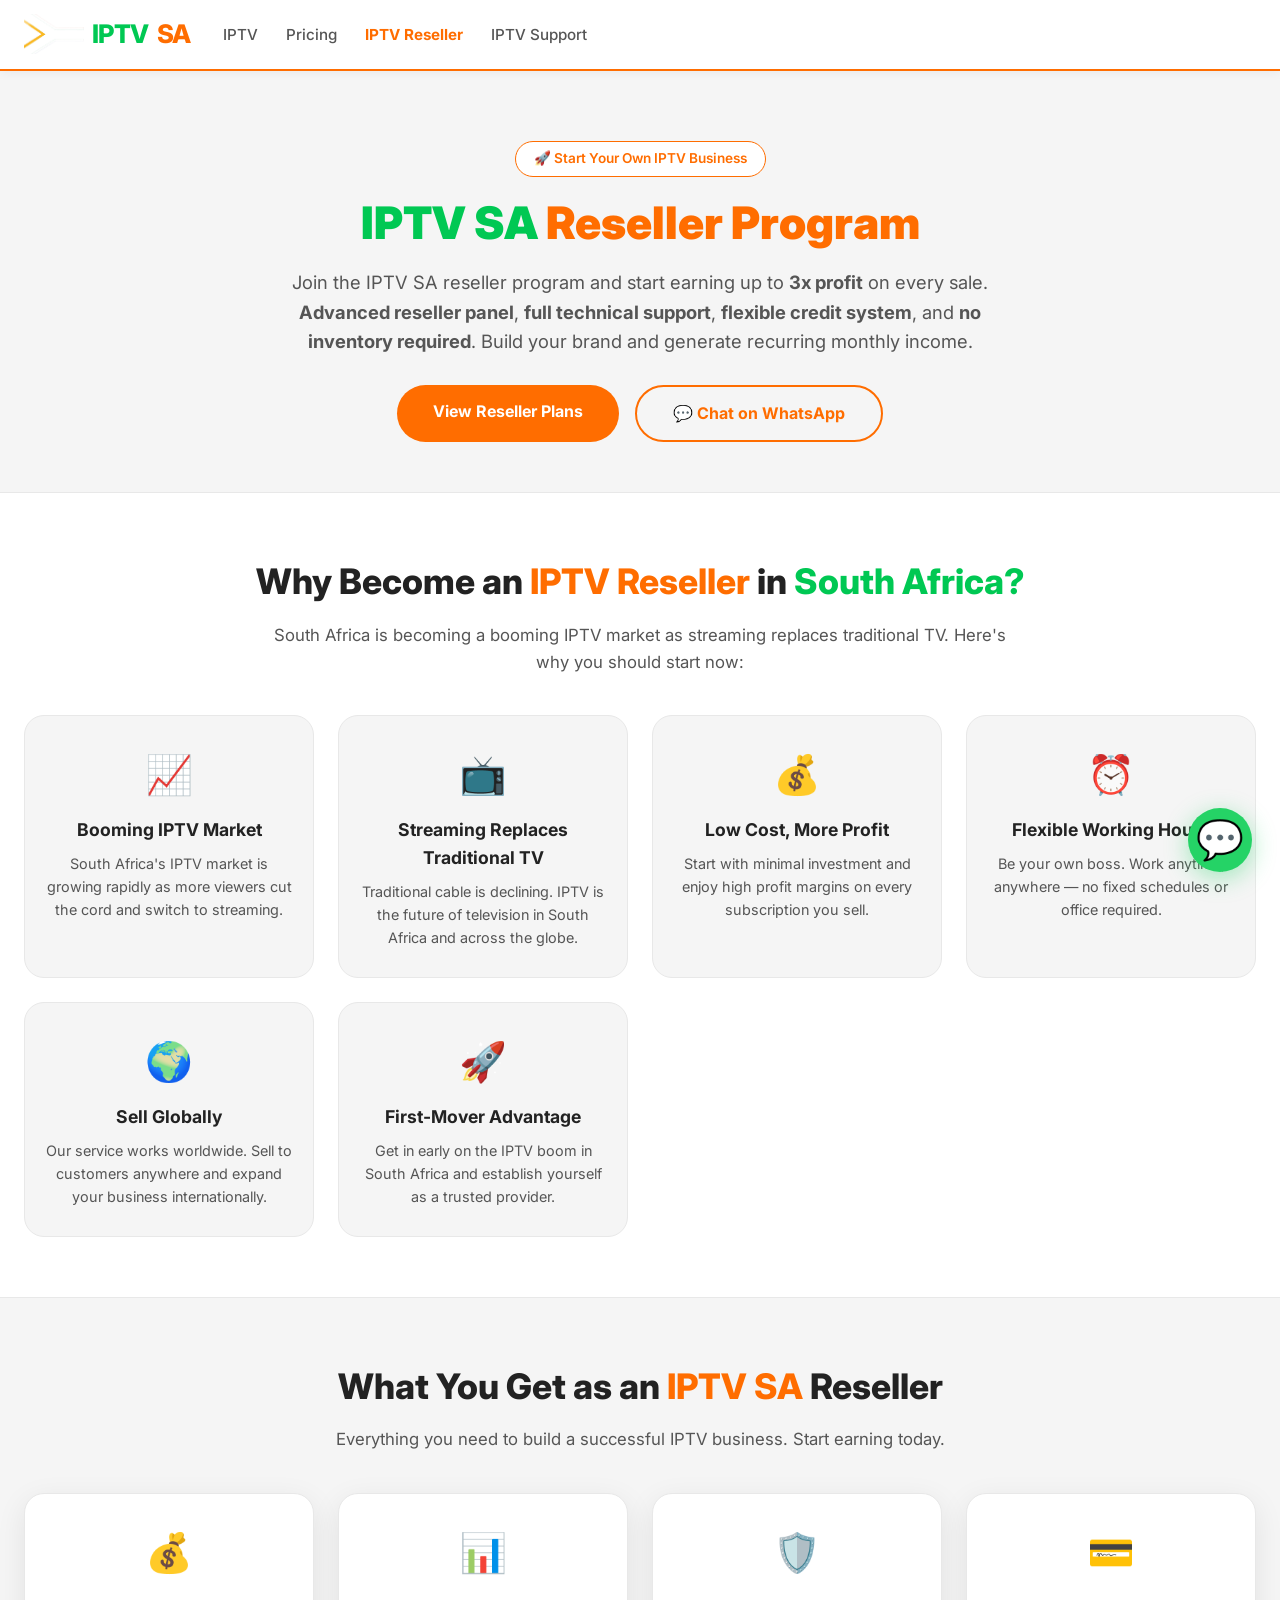
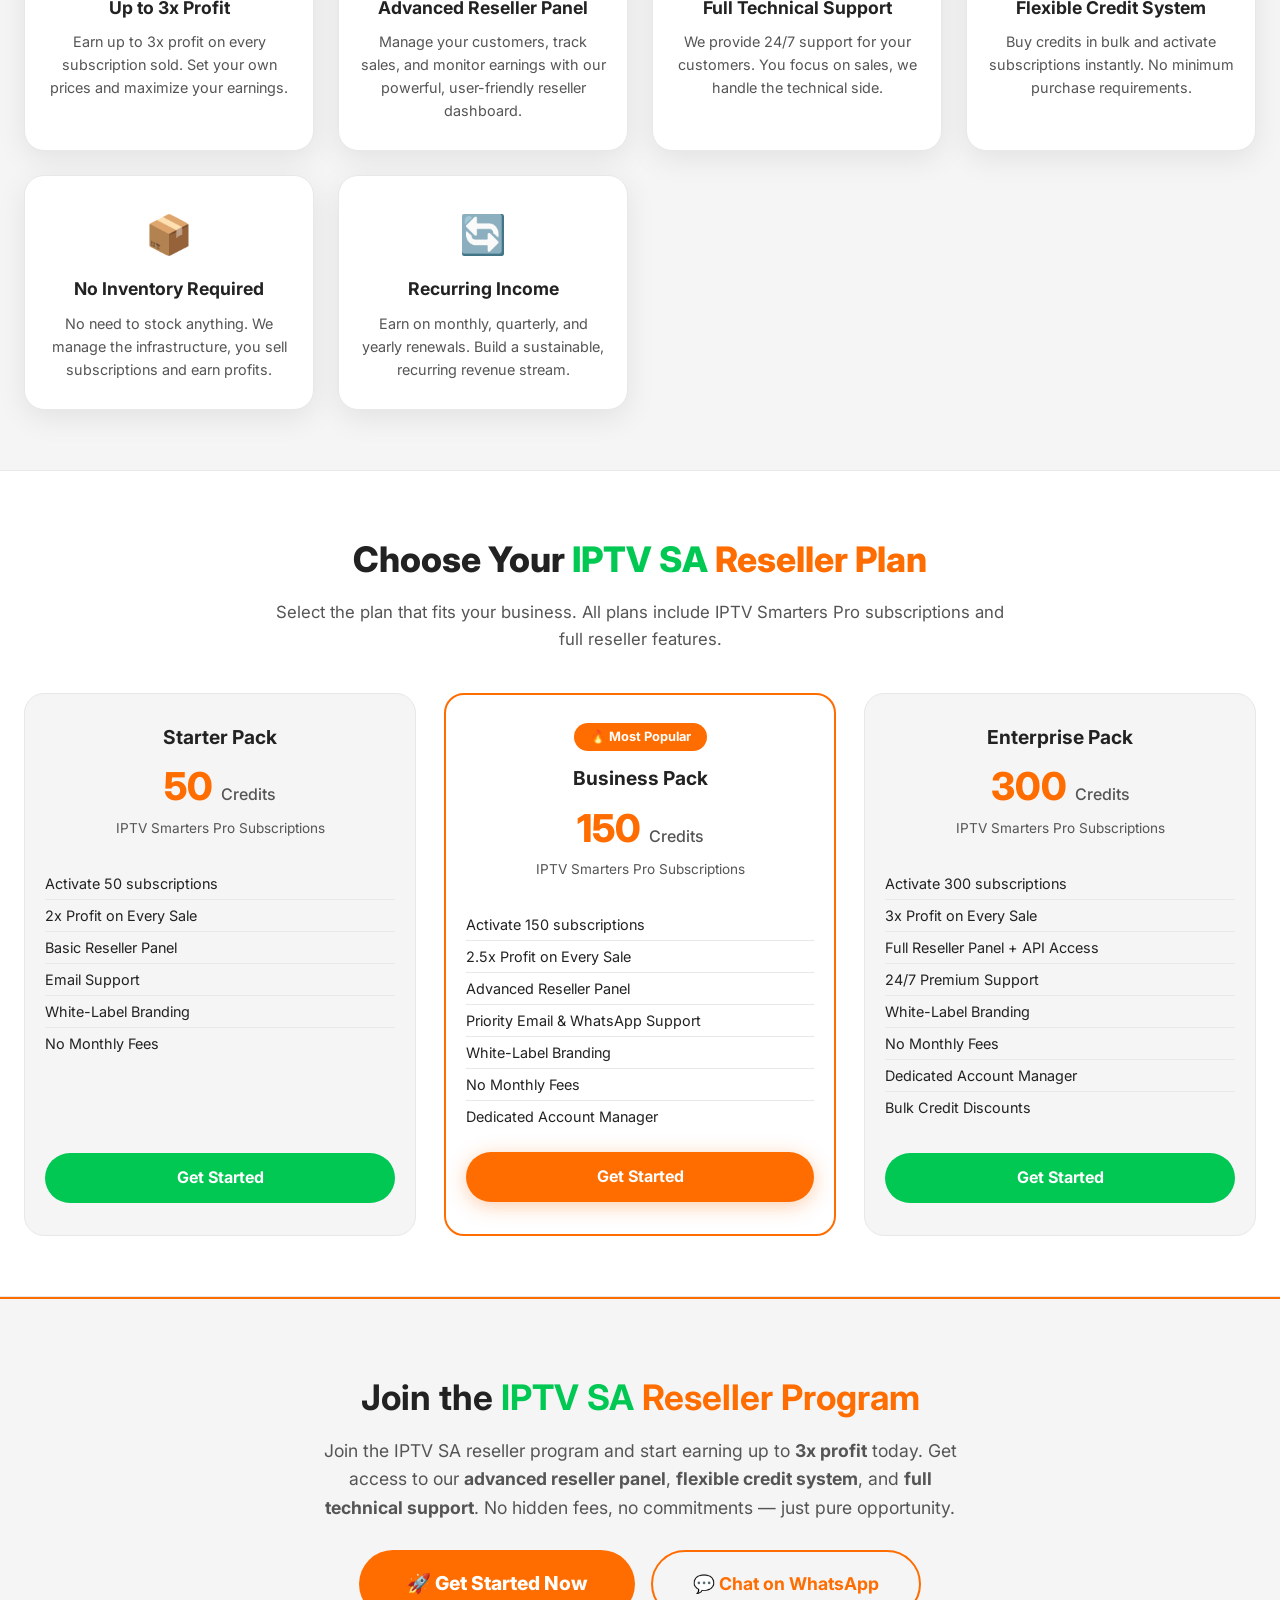
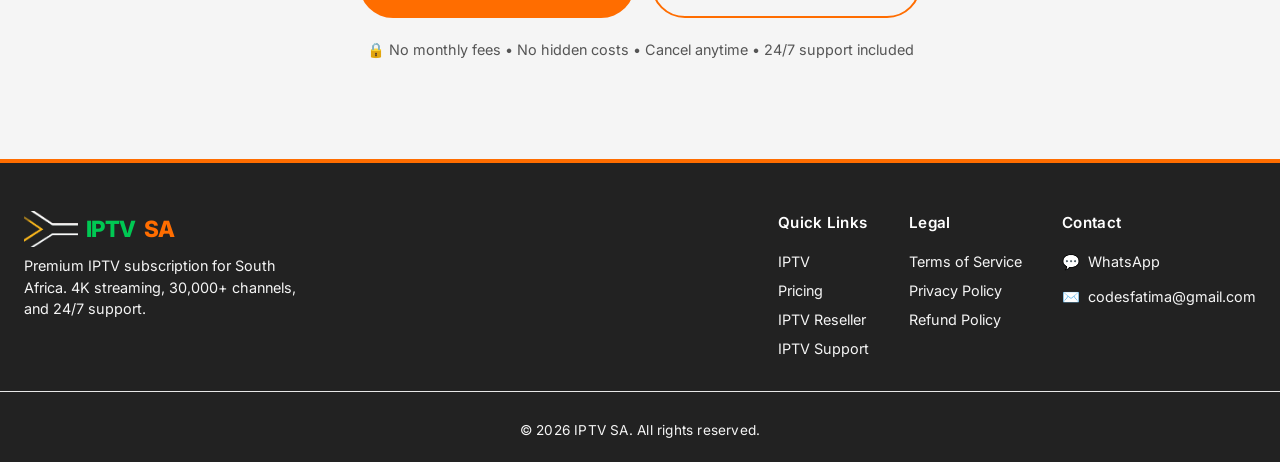
==== commit 5c22d5f7: "Update index.html" ====
--- a/reseller/index.html
+++ b/reseller/index.html
@@ -6,11 +6,15 @@
     <title>IPTVSA Reseller Program – Start Your Own IPTV Business</title>
     <meta name="description" content="Become an IPTV SA reseller and earn up to 3x profit. Advanced reseller panel, full support, flexible credit system, and no inventory required." />
     <link rel="canonical" href="https://tviptvsa.co.za/reseller/" />
+    <link rel="icon" type="image/png" href="/Flag-South-Africa.png" />
+    <link rel="apple-touch-icon" href="/Flag-South-Africa.png" />
     <meta property="og:title" content="IPTVSA Reseller Program – Start Your Own IPTV Business" />
     <meta property="og:description" content="Become an IPTV SA reseller and earn up to 3x profit. Advanced reseller panel, full support, flexible credit system." />
     <meta property="og:url" content="https://tviptvsa.co.za/reseller/" />
     <meta property="og:type" content="website" />
+    <meta property="og:image" content="https://tviptvsa.co.za/Flag-South-Africa.png" />
     <meta name="twitter:card" content="summary_large_image" />
+    <meta name="twitter:image" content="https://tviptvsa.co.za/Flag-South-Africa.png" />
     <link rel="preconnect" href="https://fonts.googleapis.com" />
     <link rel="preconnect" href="https://fonts.gstatic.com" crossorigin />
     <link href="https://fonts.googleapis.com/css2?family=Inter:opsz,wght@14..32,400;14..32,500;14..32,600;14..32,700;14..32,800;14..32,900&display=swap" rel="stylesheet" />
@@ -70,7 +74,7 @@
         .logo {
             display: flex;
             align-items: center;
-            gap: 6px;
+            gap: 8px;
             text-decoration: none;
             font-weight: 800;
             font-size: 1.6rem;
@@ -78,7 +82,14 @@
             flex-shrink: 0;
         }
 
-        .logo .flag { font-size: 1.8rem; line-height: 1; }
+        .logo .logo-img {
+            height: 40px;
+            width: auto;
+            display: block;
+            border-radius: 4px;
+            object-fit: contain;
+        }
+
         .logo .green { color: var(--green); }
         .logo .orange { color: var(--orange); }
 
@@ -140,6 +151,9 @@
                 font-size: 1.1rem;
                 padding: 4px 0;
             }
+            .logo .logo-img {
+                height: 32px;
+            }
         }
 
         .btn-secondary {
@@ -417,6 +431,9 @@
                 flex-direction: column;
                 align-items: center;
             }
+            .logo .logo-img {
+                height: 28px;
+            }
         }
 
         .footer {
@@ -433,6 +450,7 @@
         }
         .footer-brand { max-width: 280px; }
         .footer-brand .logo { color: var(--white); font-size: 1.4rem; }
+        .footer-brand .logo .logo-img { height: 36px; }
         .footer-brand p { font-size: 0.9rem; color: var(--gray); margin-top: 8px; line-height: 1.5; }
         .footer-columns {
             display: flex;
@@ -488,6 +506,7 @@
         @media (max-width: 768px) {
             .footer .container { flex-direction: column; gap: 30px; }
             .footer-columns { flex-direction: column; gap: 24px; }
+            .footer-brand .logo .logo-img { height: 28px; }
         }
 
         .whatsapp-float {
@@ -527,7 +546,7 @@
     <nav class="navbar">
         <div class="container">
             <a href="/" class="logo">
-                <span class="flag">🇿🇦</span>
+                <img src="/Flag-South-Africa.png" alt="IPTVSA South Africa Flag" class="logo-img">
                 <span class="green">IPTV</span><span class="orange">SA</span>
             </a>
             <button class="nav-toggle" id="navToggle" aria-label="Toggle navigation menu">☰</button>
@@ -714,7 +733,7 @@
         <div class="container">
             <div class="footer-brand">
                 <a href="/" class="logo">
-                    <span class="flag">🇿🇦</span>
+                    <img src="/Flag-South-Africa.png" alt="IPTVSA South Africa Flag" class="logo-img">
                     <span class="green">IPTV</span><span class="orange">SA</span>
                 </a>
                 <p>Premium IPTV subscription for South Africa. 4K streaming, 30,000+ channels, and 24/7 support.</p>
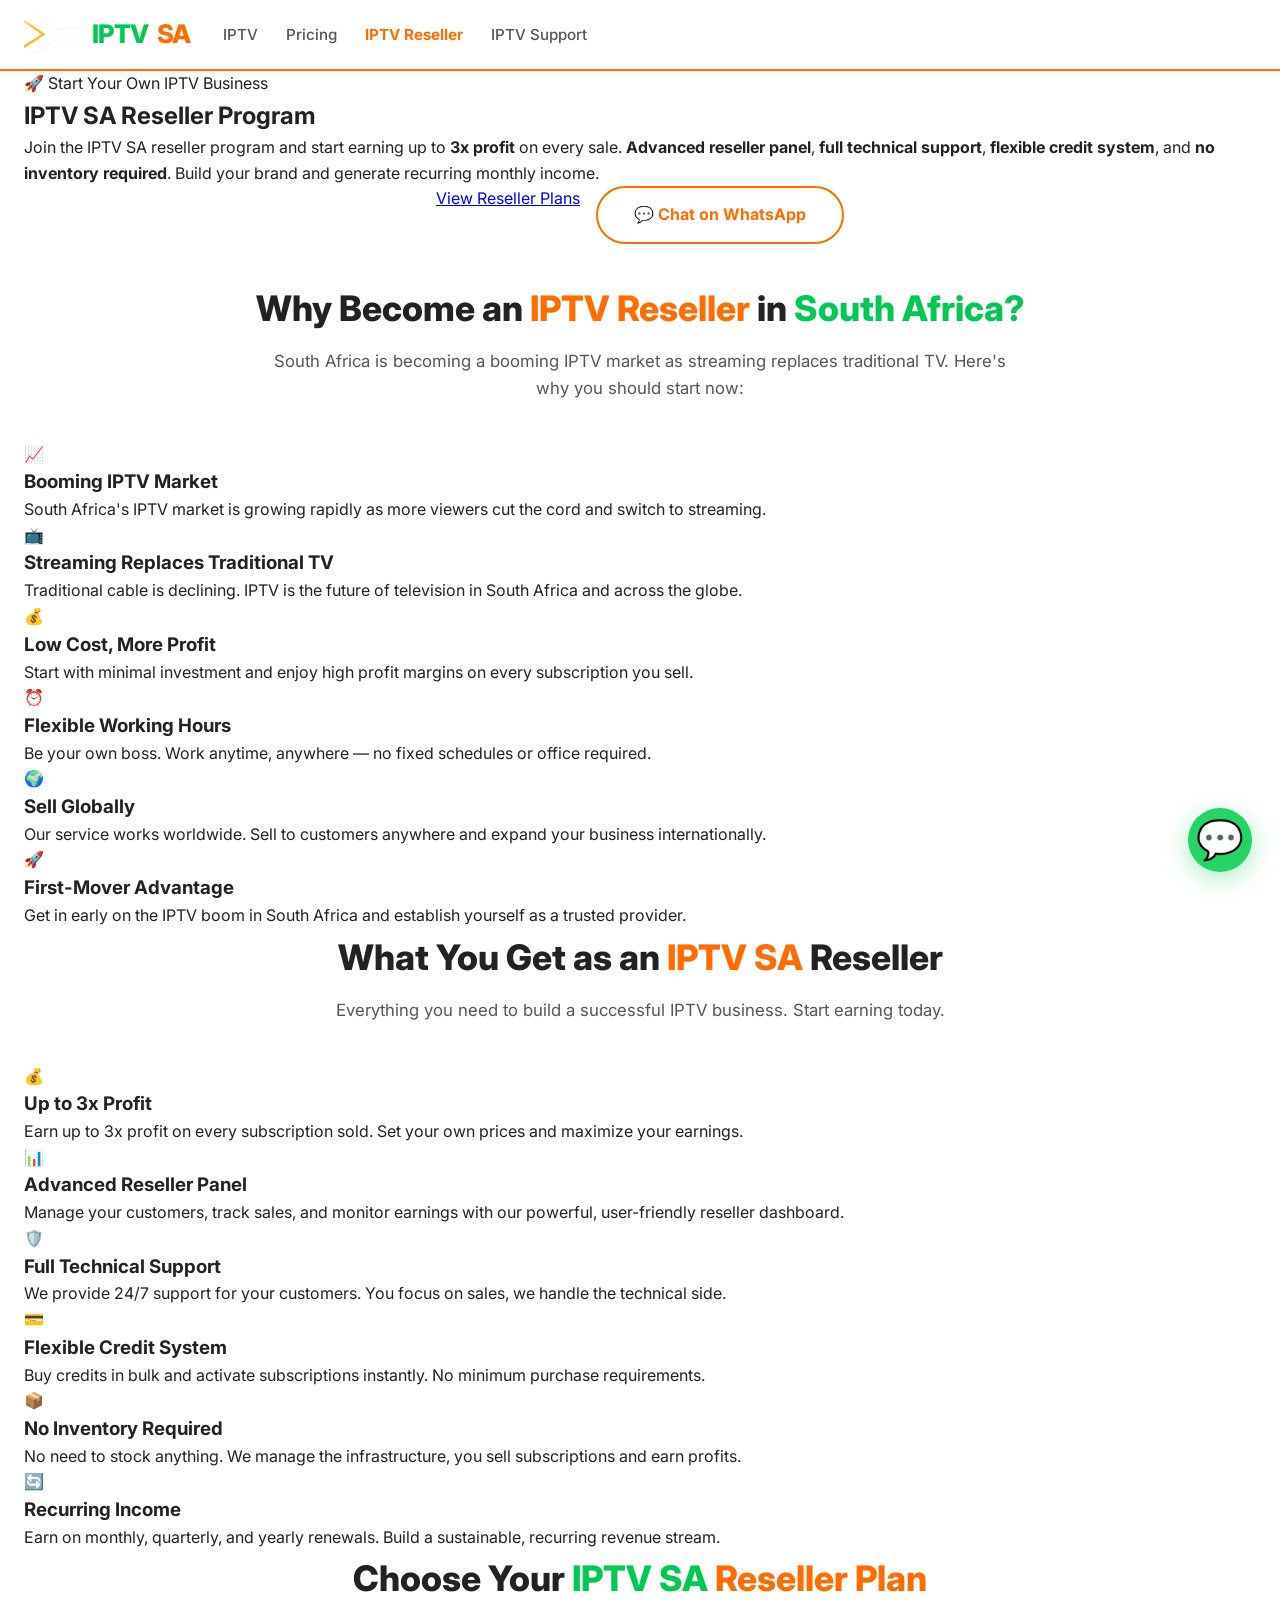
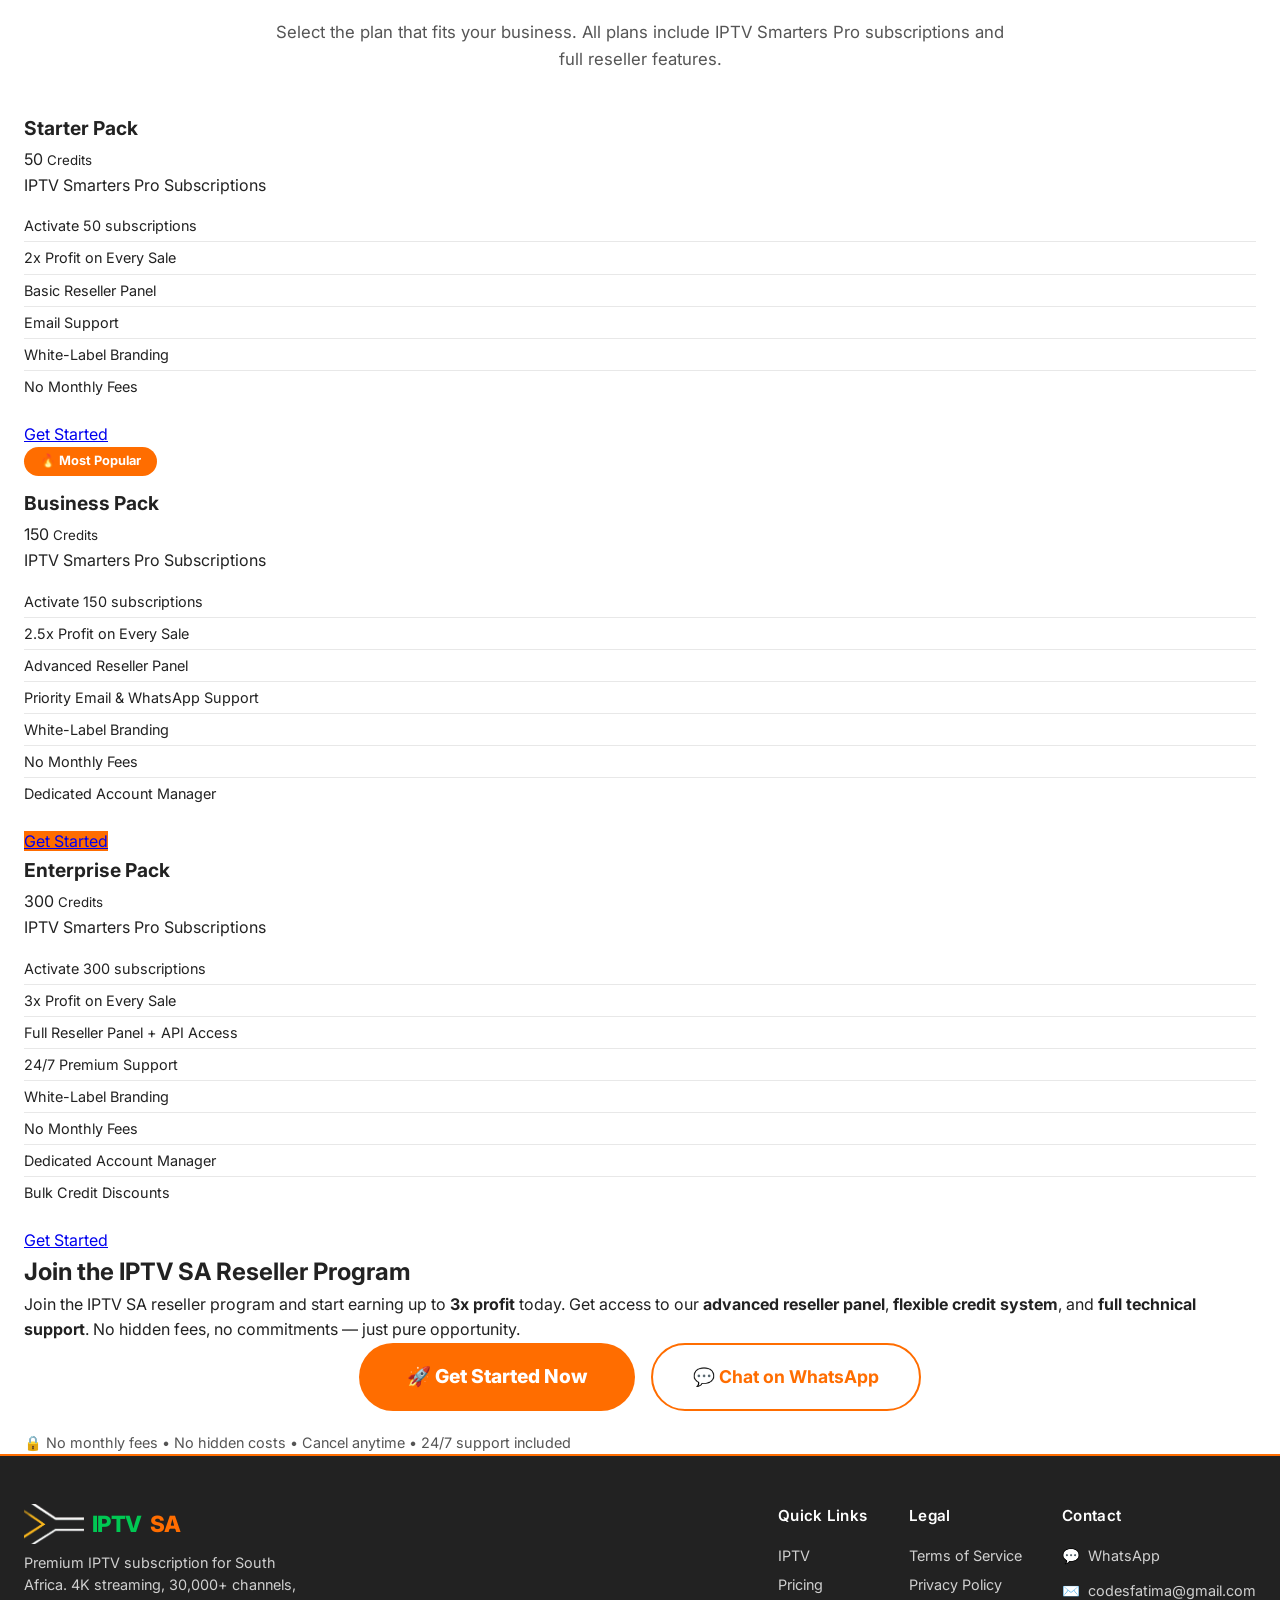
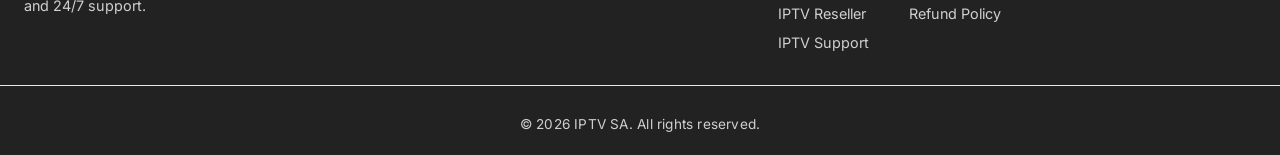
==== commit ba2a3608: "Update index.html" ====
--- a/reseller/index.html
+++ b/reseller/index.html
@@ -18,527 +18,7 @@
     <link rel="preconnect" href="https://fonts.googleapis.com" />
     <link rel="preconnect" href="https://fonts.gstatic.com" crossorigin />
     <link href="https://fonts.googleapis.com/css2?family=Inter:opsz,wght@14..32,400;14..32,500;14..32,600;14..32,700;14..32,800;14..32,900&display=swap" rel="stylesheet" />
-    <style>
-        * {
-            margin: 0;
-            padding: 0;
-            box-sizing: border-box;
-        }
-
-        :root {
-            --green: #00c853;
-            --orange: #ff6d00;
-            --white: #ffffff;
-            --light-gray: #f5f5f5;
-            --medium-gray: #e8e8e8;
-            --dark-gray: #d0d0d0;
-            --black: #1a1a1a;
-            --text: #222222;
-            --text-light: #555555;
-            --shadow: 0 8px 30px rgba(0,0,0,0.08);
-            --radius: 20px;
-            --transition: 0.25s ease;
-        }
-
-        body {
-            font-family: 'Inter', -apple-system, BlinkMacSystemFont, sans-serif;
-            background-color: var(--white);
-            color: var(--text);
-            line-height: 1.6;
-        }
-
-        .container {
-            max-width: 1280px;
-            margin: 0 auto;
-            padding: 0 24px;
-        }
-
-        .navbar {
-            background: var(--white);
-            padding: 14px 0;
-            border-bottom: 2px solid var(--orange);
-            position: sticky;
-            top: 0;
-            z-index: 999;
-            box-shadow: 0 2px 10px rgba(0,0,0,0.05);
-        }
-
-        .navbar .container {
-            display: flex;
-            justify-content: flex-start;
-            align-items: center;
-            flex-wrap: wrap;
-            gap: 32px;
-        }
-
-        .logo {
-            display: flex;
-            align-items: center;
-            gap: 8px;
-            text-decoration: none;
-            font-weight: 800;
-            font-size: 1.6rem;
-            letter-spacing: -0.5px;
-            flex-shrink: 0;
-        }
-
-        .logo .logo-img {
-            height: 40px;
-            width: auto;
-            display: block;
-            border-radius: 4px;
-            object-fit: contain;
-        }
-
-        .logo .green { color: var(--green); }
-        .logo .orange { color: var(--orange); }
-
-        .nav-toggle {
-            display: none;
-            background: none;
-            border: none;
-            font-size: 1.8rem;
-            cursor: pointer;
-            padding: 4px 12px;
-            margin-left: auto;
-            color: var(--text);
-        }
-
-        .nav-links {
-            display: flex;
-            gap: 28px;
-            list-style: none;
-            align-items: center;
-            flex-wrap: wrap;
-            margin-left: 0;
-        }
-
-        .nav-links a {
-            text-decoration: none;
-            color: var(--text-light);
-            font-weight: 500;
-            font-size: 0.95rem;
-            transition: color var(--transition);
-        }
-
-        .nav-links a:hover {
-            color: var(--orange);
-        }
-
-        @media (max-width: 768px) {
-            .navbar .container {
-                justify-content: space-between;
-                gap: 0;
-            }
-            .nav-toggle {
-                display: block;
-            }
-            .nav-links {
-                display: none;
-                flex-direction: column;
-                width: 100%;
-                padding: 20px 0 12px;
-                gap: 16px;
-                border-top: 1px solid var(--medium-gray);
-                margin-top: 12px;
-                order: 3;
-                align-items: flex-start;
-            }
-            .nav-links.open {
-                display: flex;
-            }
-            .nav-links a {
-                font-size: 1.1rem;
-                padding: 4px 0;
-            }
-            .logo .logo-img {
-                height: 32px;
-            }
-        }
-
-        .btn-secondary {
-            display: inline-block;
-            background: transparent;
-            color: var(--orange);
-            font-weight: 700;
-            padding: 14px 36px;
-            border-radius: 60px;
-            text-decoration: none;
-            border: 2px solid var(--orange);
-            transition: background var(--transition), color var(--transition);
-        }
-        .btn-secondary:hover { background: var(--orange); color: var(--white); }
-
-        .btn-reseller-cta {
-            display: inline-block;
-            background: var(--orange);
-            color: var(--white);
-            font-weight: 700;
-            padding: 14px 36px;
-            border-radius: 60px;
-            text-decoration: none;
-            transition: background var(--transition), transform 0.15s;
-            border: none;
-            font-size: 1rem;
-        }
-        .btn-reseller-cta:hover { background: #e66000; transform: scale(1.02); }
-
-        .btn-buy-reseller {
-            display: inline-block;
-            background: var(--green);
-            color: var(--white);
-            font-weight: 700;
-            padding: 12px 32px;
-            border-radius: 60px;
-            text-decoration: none;
-            transition: background var(--transition), transform 0.15s;
-        }
-        .btn-buy-reseller:hover { background: #00b34a; transform: scale(1.02); }
-
-        .btn-cta-large {
-            display: inline-block;
-            background: var(--orange);
-            color: var(--white);
-            font-weight: 800;
-            padding: 18px 48px;
-            border-radius: 60px;
-            text-decoration: none;
-            font-size: 1.2rem;
-            transition: background var(--transition), transform 0.15s;
-        }
-        .btn-cta-large:hover { background: #e66000; transform: scale(1.02); }
-
-        .section-title {
-            font-size: 2.2rem;
-            font-weight: 800;
-            text-align: center;
-            margin-bottom: 12px;
-            color: var(--text);
-        }
-        .section-title .green { color: var(--green); }
-        .section-title .orange { color: var(--orange); }
-
-        .section-sub {
-            text-align: center;
-            max-width: 750px;
-            margin: 0 auto 40px;
-            color: var(--text-light);
-            font-size: 1.05rem;
-        }
-
-        .reseller-hero {
-            padding: 70px 0 50px;
-            background: var(--light-gray);
-            border-bottom: 1px solid var(--medium-gray);
-            text-align: center;
-        }
-        .reseller-hero .badge {
-            display: inline-block;
-            background: var(--white);
-            color: var(--orange);
-            font-weight: 600;
-            padding: 6px 18px;
-            border-radius: 60px;
-            font-size: 0.85rem;
-            margin-bottom: 20px;
-            border: 1px solid var(--orange);
-        }
-        .reseller-hero h1 {
-            font-size: 2.8rem;
-            font-weight: 900;
-            line-height: 1.2;
-            margin-bottom: 18px;
-            color: var(--text);
-        }
-        .reseller-hero h1 .green { color: var(--green); }
-        .reseller-hero h1 .orange { color: var(--orange); }
-        .reseller-hero p {
-            font-size: 1.15rem;
-            color: var(--text-light);
-            max-width: 750px;
-            margin: 0 auto 28px;
-        }
-        .reseller-hero .hero-buttons {
-            display: flex;
-            gap: 16px;
-            justify-content: center;
-            flex-wrap: wrap;
-        }
-
-        @media (max-width: 640px) {
-            .reseller-hero h1 { font-size: 2rem; }
-        }
-
-        .why-reseller-sa {
-            padding: 60px 0;
-            background: var(--white);
-            border-bottom: 1px solid var(--medium-gray);
-        }
-        .sa-benefits-grid {
-            display: grid;
-            grid-template-columns: repeat(auto-fit, minmax(280px, 1fr));
-            gap: 24px;
-        }
-        .sa-benefit-card {
-            background: var(--light-gray);
-            padding: 28px 20px;
-            border-radius: var(--radius);
-            border: 1px solid var(--medium-gray);
-            text-align: center;
-            transition: transform var(--transition), border-color var(--transition);
-        }
-        .sa-benefit-card:hover { transform: translateY(-4px); border-color: var(--orange); }
-        .sa-benefit-card .icon { font-size: 2.4rem; display: block; margin-bottom: 10px; }
-        .sa-benefit-card h3 { font-size: 1.1rem; margin-bottom: 8px; color: var(--text); }
-        .sa-benefit-card p { font-size: 0.9rem; color: var(--text-light); }
-
-        .why-reseller {
-            padding: 60px 0;
-            background: var(--light-gray);
-            border-bottom: 1px solid var(--medium-gray);
-        }
-        .reseller-benefits {
-            display: grid;
-            grid-template-columns: repeat(auto-fit, minmax(280px, 1fr));
-            gap: 24px;
-        }
-        .benefit-card {
-            background: var(--white);
-            padding: 28px 20px;
-            border-radius: var(--radius);
-            border: 1px solid var(--medium-gray);
-            text-align: center;
-            transition: transform var(--transition), border-color var(--transition);
-            box-shadow: var(--shadow);
-        }
-        .benefit-card:hover { transform: translateY(-4px); border-color: var(--green); }
-        .benefit-card .icon { font-size: 2.4rem; display: block; margin-bottom: 10px; }
-        .benefit-card h3 { font-size: 1.1rem; margin-bottom: 8px; color: var(--text); }
-        .benefit-card p { font-size: 0.9rem; color: var(--text-light); }
-
-        .pricing-reseller {
-            padding: 60px 0;
-            background: var(--white);
-            border-bottom: 1px solid var(--medium-gray);
-        }
-        .pricing-grid-reseller {
-            display: grid;
-            grid-template-columns: repeat(auto-fit, minmax(260px, 1fr));
-            gap: 28px;
-            align-items: stretch;
-        }
-        .pricing-card-reseller {
-            background: var(--light-gray);
-            padding: 28px 20px 32px;
-            border-radius: var(--radius);
-            border: 1px solid var(--medium-gray);
-            text-align: center;
-            display: flex;
-            flex-direction: column;
-            transition: transform var(--transition), border-color var(--transition);
-            position: relative;
-        }
-        .pricing-card-reseller:hover { transform: translateY(-4px); border-color: var(--orange); }
-        .pricing-card-reseller.popular {
-            border: 2px solid var(--orange);
-            background: var(--white);
-        }
-        .pricing-card-reseller .plan-name {
-            font-weight: 700;
-            font-size: 1.2rem;
-            color: var(--text);
-            margin-bottom: 4px;
-        }
-        .pricing-card-reseller .credit-amount {
-            font-size: 2.4rem;
-            font-weight: 800;
-            color: var(--orange);
-        }
-        .pricing-card-reseller .credit-amount small {
-            font-size: 1rem;
-            font-weight: 500;
-            color: var(--text-light);
-        }
-        .pricing-card-reseller .price-desc {
-            font-size: 0.85rem;
-            color: var(--text-light);
-            margin-bottom: 16px;
-        }
-        .pricing-card-reseller .features {
-            list-style: none;
-            text-align: left;
-            margin: 12px 0 20px;
-            flex: 1;
-        }
-        .pricing-card-reseller .features li {
-            padding: 4px 0;
-            border-bottom: 1px solid var(--medium-gray);
-            font-size: 0.9rem;
-            color: var(--text);
-        }
-        .pricing-card-reseller .features li:last-child { border-bottom: none; }
-
-        .popular-badge {
-            display: inline-block;
-            background: var(--orange);
-            color: var(--white);
-            font-weight: 700;
-            padding: 4px 16px;
-            border-radius: 60px;
-            font-size: 0.8rem;
-            margin-bottom: 12px;
-            align-self: center;
-        }
-
-        .cta-reseller {
-            padding: 70px 0;
-            background: var(--light-gray);
-            border-top: 2px solid var(--orange);
-            border-bottom: 2px solid var(--orange);
-            text-align: center;
-        }
-        .cta-reseller h2 {
-            font-size: 2.2rem;
-            margin-bottom: 12px;
-            color: var(--text);
-        }
-        .cta-reseller h2 .green { color: var(--green); }
-        .cta-reseller h2 .orange { color: var(--orange); }
-        .cta-reseller p {
-            max-width: 640px;
-            margin: 0 auto 28px;
-            font-size: 1.1rem;
-            color: var(--text-light);
-        }
-        .cta-reseller .cta-buttons {
-            display: flex;
-            gap: 16px;
-            justify-content: center;
-            flex-wrap: wrap;
-        }
-
-        @media (max-width: 480px) {
-            .cta-reseller h2 { font-size: 1.6rem; }
-            .pricing-grid-reseller { grid-template-columns: 1fr; }
-            .btn-reseller-cta, .btn-secondary, .btn-cta-large {
-                padding: 12px 24px;
-                font-size: 0.95rem;
-                width: 100%;
-                max-width: 320px;
-                text-align: center;
-            }
-            .reseller-hero .hero-buttons {
-                flex-direction: column;
-                align-items: center;
-            }
-            .logo .logo-img {
-                height: 28px;
-            }
-        }
-
-        .footer {
-            background: var(--text);
-            color: var(--light-gray);
-            padding: 48px 0 20px;
-            border-top: 2px solid var(--orange);
-        }
-        .footer .container {
-            display: flex;
-            flex-wrap: wrap;
-            justify-content: space-between;
-            gap: 40px;
-        }
-        .footer-brand { max-width: 280px; }
-        .footer-brand .logo { color: var(--white); font-size: 1.4rem; }
-        .footer-brand .logo .logo-img { height: 36px; }
-        .footer-brand p { font-size: 0.9rem; color: var(--gray); margin-top: 8px; line-height: 1.5; }
-        .footer-columns {
-            display: flex;
-            flex-wrap: wrap;
-            gap: 40px;
-        }
-        .footer-column h4 {
-            color: var(--white);
-            font-weight: 600;
-            font-size: 0.95rem;
-            margin-bottom: 12px;
-            letter-spacing: 0.3px;
-        }
-        .footer-column a {
-            display: block;
-            color: var(--gray);
-            text-decoration: none;
-            font-size: 0.9rem;
-            padding: 3px 0;
-            transition: color 0.2s;
-        }
-        .footer-column a:hover { color: var(--orange); }
-        .footer-contact-items {
-            display: flex;
-            flex-direction: column;
-            gap: 6px;
-        }
-        .footer-contact-items .contact-item {
-            display: flex;
-            align-items: center;
-            gap: 8px;
-            color: var(--gray);
-            text-decoration: none;
-            font-size: 0.9rem;
-            transition: color 0.2s;
-        }
-        .footer-contact-items .contact-item:hover { color: var(--orange); }
-        .footer-bottom {
-            text-align: center;
-            padding-top: 28px;
-            margin-top: 28px;
-            border-top: 1px solid var(--medium-gray);
-            font-size: 0.85rem;
-            color: var(--gray);
-            letter-spacing: 0.2px;
-        }
-        .footer-bottom a {
-            color: var(--gray);
-            text-decoration: none;
-        }
-        .footer-bottom a:hover { color: var(--orange); }
-
-        @media (max-width: 768px) {
-            .footer .container { flex-direction: column; gap: 30px; }
-            .footer-columns { flex-direction: column; gap: 24px; }
-            .footer-brand .logo .logo-img { height: 28px; }
-        }
-
-        .whatsapp-float {
-            position: fixed;
-            bottom: 28px;
-            right: 28px;
-            background: #25d366;
-            color: var(--white);
-            width: 64px;
-            height: 64px;
-            border-radius: 60px;
-            display: flex;
-            align-items: center;
-            justify-content: center;
-            font-size: 2.4rem;
-            box-shadow: 0 6px 24px rgba(37, 211, 102, 0.4);
-            text-decoration: none;
-            transition: transform 0.2s;
-            z-index: 1000;
-        }
-        .whatsapp-float:hover { transform: scale(1.08); }
-
-        @media (max-width: 480px) {
-            .whatsapp-float {
-                width: 56px;
-                height: 56px;
-                font-size: 2rem;
-                bottom: 20px;
-                right: 20px;
-            }
-        }
-    </style>
+    <link rel="stylesheet" href="/style.css" />
 </head>
 <body>
 
@@ -572,7 +52,8 @@
             </p>
             <div class="hero-buttons">
                 <a href="#pricing-reseller" class="btn-reseller-cta">View Reseller Plans</a>
-                <a href="https://wa.me/923020548889?text=Hi!%20I%20want%20to%20become%20an%20IPTV%20SA%20reseller" class="btn-secondary" target="_blank">💬 Chat on WhatsApp</a>
+                <a href="https://wa.me/923020548889?text=Hi!%20I%20want%20to%20become%20an%20IPTV%20SA%20reseller.%20Please%20share%20the%20details%20and%20pricing."
+                   class="btn-secondary" target="_blank" rel="noopener">💬 Chat on WhatsApp</a>
             </div>
         </div>
     </section>
@@ -675,7 +156,8 @@
                         <li>White-Label Branding</li>
                         <li>No Monthly Fees</li>
                     </ul>
-                    <a href="#cta-reseller" class="btn-buy-reseller">Get Started</a>
+                    <a href="https://wa.me/923020548889?text=Hi!%20I%20want%20to%20buy%20the%20Starter%20Pack%20(50%20credits)%20of%20the%20IPTV%20SA%20Reseller%20Program.%20Please%20send%20me%20the%20details."
+                       class="btn-buy-reseller" target="_blank" rel="noopener">Get Started</a>
                 </div>
                 <div class="pricing-card-reseller popular">
                     <span class="popular-badge">🔥 Most Popular</span>
@@ -691,7 +173,8 @@
                         <li>No Monthly Fees</li>
                         <li>Dedicated Account Manager</li>
                     </ul>
-                    <a href="#cta-reseller" class="btn-buy-reseller" style="background: var(--orange); box-shadow: 0 4px 20px rgba(249, 115, 22, 0.35);">Get Started</a>
+                    <a href="https://wa.me/923020548889?text=Hi!%20I%20want%20to%20buy%20the%20Business%20Pack%20(150%20credits)%20of%20the%20IPTV%20SA%20Reseller%20Program.%20Please%20send%20me%20the%20details."
+                       class="btn-buy-reseller" style="background: var(--orange);" target="_blank" rel="noopener">Get Started</a>
                 </div>
                 <div class="pricing-card-reseller">
                     <div class="plan-name">Enterprise Pack</div>
@@ -707,7 +190,8 @@
                         <li>Dedicated Account Manager</li>
                         <li>Bulk Credit Discounts</li>
                     </ul>
-                    <a href="#cta-reseller" class="btn-buy-reseller">Get Started</a>
+                    <a href="https://wa.me/923020548889?text=Hi!%20I%20want%20to%20buy%20the%20Enterprise%20Pack%20(300%20credits)%20of%20the%20IPTV%20SA%20Reseller%20Program.%20Please%20send%20me%20the%20details."
+                       class="btn-buy-reseller" target="_blank" rel="noopener">Get Started</a>
                 </div>
             </div>
         </div>
@@ -721,8 +205,10 @@
                 Join the IPTV SA reseller program and start earning up to <strong>3x profit</strong> today. Get access to our <strong>advanced reseller panel</strong>, <strong>flexible credit system</strong>, and <strong>full technical support</strong>. No hidden fees, no commitments — just pure opportunity.
             </p>
             <div class="cta-buttons">
-                <a href="#pricing-reseller" class="btn-cta-large">🚀 Get Started Now</a>
-                <a href="https://wa.me/923020548889?text=Hi!%20I%20want%20to%20become%20an%20IPTV%20SA%20reseller" class="btn-secondary" target="_blank" style="padding: 18px 40px; font-size: 1.1rem;">💬 Chat on WhatsApp</a>
+                <a href="https://wa.me/923020548889?text=Hi!%20I%20want%20to%20get%20started%20as%20an%20IPTV%20SA%20reseller%20right%20now.%20Please%20guide%20me%20through%20the%20setup."
+                   class="btn-cta-large" target="_blank" rel="noopener">🚀 Get Started Now</a>
+                <a href="https://wa.me/923020548889?text=Hi!%20I%20want%20to%20become%20an%20IPTV%20SA%20reseller.%20Please%20share%20the%20details%20and%20pricing."
+                   class="btn-secondary" target="_blank" rel="noopener" style="padding: 18px 40px; font-size: 1.1rem;">💬 Chat on WhatsApp</a>
             </div>
             <p style="color: var(--text-light); margin-top: 20px; font-size: 0.9rem;">🔒 No monthly fees • No hidden costs • Cancel anytime • 24/7 support included</p>
         </div>
@@ -755,7 +241,8 @@
                 <div class="footer-column">
                     <h4>Contact</h4>
                     <div class="footer-contact-items">
-                        <a href="https://wa.me/923020548889" class="contact-item" target="_blank">
+                        <a href="https://wa.me/923020548889?text=Hi!%20I%20want%20to%20know%20more%20about%20the%20IPTV%20SA%20Reseller%20Program."
+                           class="contact-item" target="_blank" rel="noopener">
                             <span class="icon">💬</span>
                             <span>WhatsApp</span>
                         </a>
@@ -773,11 +260,13 @@
     </footer>
 
     <!-- ===== WHATSAPP FLOATING BUTTON ===== -->
-    <a href="https://wa.me/923020548889?text=Hi!%20I%20want%20to%20become%20an%20IPTV%20SA%20reseller" class="whatsapp-float" target="_blank" aria-label="Chat on WhatsApp">
+    <a href="https://wa.me/923020548889?text=Hi!%20I%20want%20to%20become%20an%20IPTV%20SA%20reseller.%20Please%20share%20the%20details."
+       class="whatsapp-float" target="_blank" rel="noopener" aria-label="Chat on WhatsApp">
         💬
     </a>
 
     <script>
+        // Navbar toggle
         document.getElementById('navToggle').addEventListener('click', function() {
             document.getElementById('navLinks').classList.toggle('open');
         });
@@ -786,6 +275,19 @@
                 document.getElementById('navLinks').classList.remove('open');
             });
         });
+
+        // Smooth scroll for on-page anchors (like #pricing-reseller)
+        document.querySelectorAll('a[href^="#"]').forEach(anchor => {
+            anchor.addEventListener('click', function (e) {
+                const href = this.getAttribute('href');
+                if (!href || href === '#') return;
+                const target = document.querySelector(href);
+                if (target) {
+                    e.preventDefault();
+                    target.scrollIntoView({ behavior: 'smooth' });
+                }
+            });
+        });
     </script>
 </body>
 </html>
--- a/style.css
+++ b/style.css
@@ -0,0 +1,669 @@
+/* ===== RESET & BASE ===== */
+* {
+    margin: 0;
+    padding: 0;
+    box-sizing: border-box;
+}
+
+html {
+    scroll-behavior: smooth;
+}
+
+:root {
+    --green: #00c853;
+    --orange: #ff6d00;
+    --white: #ffffff;
+    --light-gray: #f5f5f5;
+    --medium-gray: #e8e8e8;
+    --dark-gray: #d0d0d0;
+    --black: #1a1a1a;
+    --text: #222222;
+    --text-light: #555555;
+    --shadow: 0 8px 30px rgba(0,0,0,0.08);
+    --radius: 20px;
+    --transition: 0.25s ease;
+}
+
+body {
+    font-family: 'Inter', -apple-system, BlinkMacSystemFont, sans-serif;
+    background-color: var(--white);
+    color: var(--text);
+    line-height: 1.6;
+}
+
+.container {
+    max-width: 1280px;
+    margin: 0 auto;
+    padding: 0 24px;
+}
+
+/* ===== NAVBAR ===== */
+.navbar {
+    background: var(--white);
+    padding: 14px 0;
+    border-bottom: 2px solid var(--orange);
+    position: sticky;
+    top: 0;
+    z-index: 999;
+    box-shadow: 0 2px 10px rgba(0,0,0,0.05);
+}
+
+.navbar .container {
+    display: flex;
+    justify-content: flex-start;
+    align-items: center;
+    flex-wrap: wrap;
+    gap: 32px;
+}
+
+.logo {
+    display: flex;
+    align-items: center;
+    gap: 8px;
+    text-decoration: none;
+    font-weight: 800;
+    font-size: 1.6rem;
+    letter-spacing: -0.5px;
+    flex-shrink: 0;
+}
+
+.logo .logo-img {
+    height: 40px;
+    width: auto;
+    display: block;
+    border-radius: 4px;
+    object-fit: contain;
+}
+
+.logo .green { color: var(--green); }
+.logo .orange { color: var(--orange); }
+
+.nav-toggle {
+    display: none;
+    background: none;
+    border: none;
+    font-size: 1.8rem;
+    cursor: pointer;
+    padding: 4px 12px;
+    margin-left: auto;
+    color: var(--text);
+}
+
+.nav-links {
+    display: flex;
+    gap: 28px;
+    list-style: none;
+    align-items: center;
+    flex-wrap: wrap;
+    margin-left: 0;
+}
+
+.nav-links a {
+    text-decoration: none;
+    color: var(--text-light);
+    font-weight: 500;
+    font-size: 0.95rem;
+    transition: color var(--transition);
+}
+
+.nav-links a:hover {
+    color: var(--orange);
+}
+
+@media (max-width: 768px) {
+    .navbar .container {
+        justify-content: space-between;
+        gap: 0;
+    }
+    .nav-toggle {
+        display: block;
+    }
+    .nav-links {
+        display: none;
+        flex-direction: column;
+        width: 100%;
+        padding: 20px 0 12px;
+        gap: 16px;
+        border-top: 1px solid var(--medium-gray);
+        margin-top: 12px;
+        order: 3;
+        align-items: flex-start;
+    }
+    .nav-links.open {
+        display: flex;
+    }
+    .nav-links a {
+        font-size: 1.1rem;
+        padding: 4px 0;
+    }
+    .logo .logo-img {
+        height: 32px;
+    }
+}
+
+/* ===== BUTTONS ===== */
+.btn-primary {
+    display: inline-block;
+    background: var(--green);
+    color: var(--white);
+    font-weight: 700;
+    padding: 14px 36px;
+    border-radius: 60px;
+    text-decoration: none;
+    transition: background var(--transition), transform 0.15s;
+    border: none;
+    font-size: 1rem;
+}
+.btn-primary:hover { background: #00b34a; transform: scale(1.02); }
+
+.btn-secondary {
+    display: inline-block;
+    background: transparent;
+    color: var(--orange);
+    font-weight: 700;
+    padding: 14px 36px;
+    border-radius: 60px;
+    text-decoration: none;
+    border: 2px solid var(--orange);
+    transition: background var(--transition), color var(--transition);
+}
+.btn-secondary:hover { background: var(--orange); color: var(--white); }
+
+.btn-buy {
+    display: inline-block;
+    background: var(--orange);
+    color: var(--white);
+    font-weight: 700;
+    padding: 12px 32px;
+    border-radius: 60px;
+    text-decoration: none;
+    transition: background var(--transition);
+}
+.btn-buy:hover { background: #e66000; }
+
+.btn-buy-outline {
+    display: inline-block;
+    background: transparent;
+    color: var(--orange);
+    font-weight: 700;
+    padding: 12px 32px;
+    border-radius: 60px;
+    text-decoration: none;
+    border: 2px solid var(--orange);
+    transition: background var(--transition), color var(--transition);
+}
+.btn-buy-outline:hover { background: var(--orange); color: var(--white); }
+
+.btn-cta-large {
+    display: inline-block;
+    background: var(--orange);
+    color: var(--white);
+    font-weight: 800;
+    padding: 18px 48px;
+    border-radius: 60px;
+    text-decoration: none;
+    font-size: 1.2rem;
+    transition: background var(--transition), transform 0.15s;
+}
+.btn-cta-large:hover { background: #e66000; transform: scale(1.02); }
+
+/* ===== HERO ===== */
+.hero {
+    padding: 60px 0 40px;
+    background: var(--light-gray);
+    border-bottom: 1px solid var(--medium-gray);
+}
+.hero-content { max-width: 900px; margin: 0 auto; text-align: center; }
+
+.hero-badge {
+    display: inline-block;
+    background: var(--white);
+    color: var(--orange);
+    font-weight: 600;
+    padding: 6px 18px;
+    border-radius: 60px;
+    font-size: 0.85rem;
+    margin-bottom: 20px;
+    border: 1px solid var(--orange);
+}
+.hero-badge .star { margin-right: 6px; }
+
+.hero h1 {
+    font-size: 2.8rem;
+    font-weight: 900;
+    line-height: 1.2;
+    margin-bottom: 18px;
+    color: var(--text);
+}
+.hero h1 .highlight-green { color: var(--green); }
+.hero h1 .highlight-orange { color: var(--orange); }
+.hero h1 .highlight-white { color: var(--text); display: block; font-size: 1.6rem; margin-top: 4px; }
+
+.hero .description {
+    font-size: 1.15rem;
+    color: var(--text-light);
+    max-width: 750px;
+    margin: 0 auto 28px;
+}
+
+.hero-buttons {
+    display: flex;
+    gap: 16px;
+    justify-content: center;
+    flex-wrap: wrap;
+    margin-bottom: 36px;
+}
+
+.trust-badges {
+    display: flex;
+    flex-wrap: wrap;
+    justify-content: center;
+    gap: 28px;
+    margin: 30px 0 20px;
+}
+.trust-badge {
+    display: flex;
+    align-items: center;
+    gap: 8px;
+    background: var(--white);
+    padding: 6px 18px 6px 14px;
+    border-radius: 60px;
+    border: 1px solid var(--medium-gray);
+    box-shadow: var(--shadow);
+}
+.trust-badge .icon { font-size: 1.4rem; }
+.trust-badge .label { font-weight: 600; font-size: 0.9rem; display: flex; flex-direction: column; color: var(--text); }
+.trust-badge .label small { font-weight: 400; font-size: 0.7rem; color: var(--text-light); }
+
+.trust-text {
+    background: var(--white);
+    padding: 24px 32px;
+    border-radius: var(--radius);
+    border: 1px solid var(--medium-gray);
+    box-shadow: var(--shadow);
+    max-width: 860px;
+    margin: 20px auto 0;
+    text-align: left;
+    font-size: 1rem;
+    color: var(--text-light);
+}
+.trust-text .cities { font-weight: 600; color: var(--orange); }
+
+@media (max-width: 640px) {
+    .hero h1 { font-size: 2rem; }
+    .hero h1 .highlight-white { font-size: 1.2rem; }
+    .trust-badges { gap: 12px; }
+    .trust-badge { padding: 4px 12px; }
+}
+
+/* ===== SECTION TITLES ===== */
+.section-title {
+    font-size: 2.2rem;
+    font-weight: 800;
+    text-align: center;
+    margin-bottom: 12px;
+    color: var(--text);
+}
+.section-title .green { color: var(--green); }
+.section-title .orange { color: var(--orange); }
+
+.section-sub {
+    text-align: center;
+    max-width: 750px;
+    margin: 0 auto 40px;
+    color: var(--text-light);
+    font-size: 1.05rem;
+}
+
+/* ===== INCLUDED / CHANNELS ===== */
+.included { padding: 60px 0; background: var(--white); }
+.included-grid {
+    display: grid;
+    grid-template-columns: repeat(auto-fit, minmax(220px,1fr));
+    gap: 24px;
+}
+.channel-card {
+    background: var(--light-gray);
+    padding: 24px 18px;
+    border-radius: var(--radius);
+    border: 1px solid var(--medium-gray);
+    text-align: center;
+    transition: transform var(--transition), border-color var(--transition);
+}
+.channel-card:hover { transform: translateY(-4px); border-color: var(--orange); }
+.channel-card .flag { font-size: 2.2rem; display: block; margin-bottom: 6px; }
+.channel-card h3 { font-size: 1.2rem; margin-bottom: 4px; color: var(--text); }
+.channels-count { font-weight: 700; color: var(--orange); font-size: 0.85rem; margin-bottom: 8px; }
+.channel-card p { font-size: 0.9rem; color: var(--text-light); }
+
+/* ===== PRICING ===== */
+.get-subscription { padding: 60px 0; background: var(--light-gray); }
+.pricing-grid {
+    display: grid;
+    grid-template-columns: repeat(auto-fit, minmax(240px,1fr));
+    gap: 28px;
+    align-items: stretch;
+}
+.pricing-card {
+    background: var(--white);
+    padding: 28px 20px 32px;
+    border-radius: var(--radius);
+    border: 1px solid var(--medium-gray);
+    text-align: center;
+    display: flex;
+    flex-direction: column;
+    transition: transform var(--transition), border-color var(--transition);
+    position: relative;
+    box-shadow: var(--shadow);
+}
+.pricing-card:hover { transform: translateY(-4px); border-color: var(--orange); }
+.pricing-card.popular {
+    border: 2px solid var(--orange);
+    background: var(--white);
+}
+.pricing-card.popular .plan-name { color: var(--text); }
+.pricing-card.popular .price { color: var(--orange); }
+.pricing-card.popular .price-per-month { color: var(--text-light); }
+.pricing-card.popular .features li { color: var(--text); }
+
+.popular-badge {
+    display: inline-block;
+    background: var(--orange);
+    color: var(--white);
+    font-weight: 700;
+    padding: 4px 16px;
+    border-radius: 60px;
+    font-size: 0.8rem;
+    margin-bottom: 12px;
+    align-self: center;
+}
+.save-badge {
+    display: inline-block;
+    background: var(--green);
+    color: var(--white);
+    font-weight: 700;
+    padding: 4px 16px;
+    border-radius: 60px;
+    font-size: 0.8rem;
+    margin-bottom: 12px;
+    align-self: center;
+}
+.plan-name { font-weight: 700; font-size: 1.2rem; color: var(--text); margin-bottom: 4px; }
+.price { font-size: 2.4rem; font-weight: 800; color: var(--orange); }
+.price small { font-size: 1rem; font-weight: 500; color: var(--text-light); }
+.price-per-month { font-size: 0.85rem; color: var(--text-light); margin-bottom: 16px; }
+.features { list-style: none; text-align: left; margin: 12px 0 20px; flex:1; }
+.features li { padding: 4px 0; border-bottom: 1px solid var(--medium-gray); font-size: 0.9rem; color: var(--text); }
+.features li:last-child { border-bottom: none; }
+
+/* ===== BEST PROVIDER ===== */
+.best-provider { padding: 60px 0; background: var(--white); border-top: 1px solid var(--medium-gray); border-bottom: 1px solid var(--medium-gray); }
+.best-provider-grid { max-width: 900px; margin: 0 auto; }
+.best-provider-content { text-align: center; }
+.best-provider-content .lead { font-size: 1.2rem; margin: 10px 0 16px; color: var(--text); }
+.best-provider-content p { color: var(--text-light); }
+.best-provider-badges {
+    display: flex;
+    flex-wrap: wrap;
+    justify-content: center;
+    gap: 16px;
+    margin: 24px 0 28px;
+}
+.best-provider-badge {
+    background: var(--light-gray);
+    padding: 6px 20px 6px 14px;
+    border-radius: 60px;
+    display: flex;
+    align-items: center;
+    gap: 8px;
+    border: 1px solid var(--medium-gray);
+    font-weight: 500;
+    color: var(--text);
+}
+.best-provider-badge .icon { font-size: 1.2rem; }
+
+/* ===== DEVICES ===== */
+.devices { padding: 60px 0; background: var(--light-gray); }
+.devices-grid {
+    display: grid;
+    grid-template-columns: repeat(auto-fit, minmax(150px,1fr));
+    gap: 20px;
+}
+.device-card {
+    background: var(--white);
+    padding: 20px 12px;
+    border-radius: var(--radius);
+    text-align: center;
+    border: 1px solid var(--medium-gray);
+    transition: transform var(--transition), border-color var(--transition);
+    box-shadow: var(--shadow);
+}
+.device-card:hover { transform: translateY(-4px); border-color: var(--green); }
+.device-card .icon { font-size: 2.2rem; display: block; margin-bottom: 4px; }
+.device-name { font-weight: 700; font-size: 1.05rem; color: var(--text); }
+.device-model { font-size: 0.85rem; color: var(--text-light); }
+.device-keywords { font-size: 0.75rem; color: var(--orange); font-weight: 600; margin-top: 4px; }
+
+/* ===== IPTV PLAYERS ===== */
+.iptv-players { padding: 60px 0; background: var(--white); }
+.players-grid {
+    display: grid;
+    grid-template-columns: repeat(auto-fit, minmax(220px,1fr));
+    gap: 24px;
+}
+.player-card {
+    background: var(--light-gray);
+    padding: 22px 16px;
+    border-radius: var(--radius);
+    border: 1px solid var(--medium-gray);
+    text-align: center;
+    transition: transform var(--transition), border-color var(--transition);
+}
+.player-card:hover { transform: translateY(-4px); border-color: var(--orange); }
+.player-card .icon { font-size: 2rem; display: block; margin-bottom: 4px; }
+.player-name { font-weight: 700; font-size: 1.1rem; color: var(--text); }
+.player-desc { font-size: 0.9rem; color: var(--text-light); margin: 6px 0 10px; }
+.player-badge {
+    display: inline-block;
+    background: var(--white);
+    color: var(--green);
+    font-weight: 600;
+    padding: 2px 14px;
+    border-radius: 60px;
+    font-size: 0.7rem;
+    text-transform: uppercase;
+    border: 1px solid var(--green);
+}
+
+/* ===== PAYMENT ===== */
+.payment { padding: 60px 0; background: var(--light-gray); }
+.payment-grid {
+    display: grid;
+    grid-template-columns: repeat(auto-fit, minmax(160px,1fr));
+    gap: 20px;
+    max-width: 800px;
+    margin: 0 auto;
+}
+.payment-card {
+    background: var(--white);
+    padding: 18px 12px;
+    border-radius: var(--radius);
+    text-align: center;
+    border: 1px solid var(--medium-gray);
+    transition: border-color var(--transition);
+    box-shadow: var(--shadow);
+}
+.payment-card:hover { border-color: var(--green); }
+.payment-card .icon { font-size: 2rem; display: block; }
+.payment-name { font-weight: 700; color: var(--text); }
+.payment-desc { font-size: 0.8rem; color: var(--text-light); }
+.payment-trust {
+    display: flex;
+    justify-content: center;
+    align-items: center;
+    gap: 10px;
+    margin-top: 28px;
+    background: var(--white);
+    padding: 14px 24px;
+    border-radius: 60px;
+    max-width: 500px;
+    margin-left: auto;
+    margin-right: auto;
+    border: 1px solid var(--medium-gray);
+    box-shadow: var(--shadow);
+}
+.payment-trust .trust-text { background: transparent; box-shadow: none; padding: 0; font-weight: 500; color: var(--text); }
+
+/* ===== CTA ===== */
+.cta-section {
+    padding: 70px 0;
+    background: var(--light-gray);
+    border-top: 2px solid var(--orange);
+    border-bottom: 2px solid var(--orange);
+    text-align: center;
+}
+.cta-section h2 { font-size: 2.2rem; margin-bottom: 12px; color: var(--text); }
+.cta-section p { max-width: 640px; margin: 0 auto 28px; font-size: 1.1rem; color: var(--text-light); }
+.cta-buttons { display: flex; gap: 16px; justify-content: center; flex-wrap: wrap; }
+
+/* ===== FREE TRIAL ===== */
+.free-trial-section {
+    padding: 60px 0;
+    background: var(--white);
+    text-align: center;
+    border-bottom: 1px solid var(--medium-gray);
+}
+.free-trial-buttons { display: flex; gap: 16px; justify-content: center; flex-wrap: wrap; margin-top: 10px; }
+
+/* ===== FAQ ===== */
+.faq { padding: 60px 0; background: var(--light-gray); }
+.faq-list { max-width: 720px; margin: 0 auto; }
+.faq-item {
+    background: var(--white);
+    margin-bottom: 12px;
+    border-radius: 12px;
+    padding: 6px 18px;
+    border: 1px solid var(--medium-gray);
+    box-shadow: var(--shadow);
+}
+.faq-item summary {
+    font-weight: 700;
+    padding: 14px 0;
+    cursor: pointer;
+    list-style: none;
+    display: flex;
+    justify-content: space-between;
+    align-items: center;
+    color: var(--text);
+}
+.faq-item summary::-webkit-details-marker { display: none; }
+.faq-item summary::after { content: "▾"; font-size: 1.2rem; color: var(--orange); }
+.faq-item[open] summary::after { content: "▴"; }
+.faq-item .answer { padding: 0 0 18px; color: var(--text-light); }
+
+/* ===== FOOTER ===== */
+.footer {
+    background: var(--text);
+    color: var(--light-gray);
+    padding: 48px 0 20px;
+    border-top: 2px solid var(--orange);
+}
+.footer .container {
+    display: flex;
+    flex-wrap: wrap;
+    justify-content: space-between;
+    gap: 40px;
+}
+.footer-brand { max-width: 280px; }
+.footer-brand .logo { color: var(--white); font-size: 1.4rem; }
+.footer-brand p { font-size: 0.9rem; color: var(--dark-gray); margin-top: 8px; line-height: 1.5; }
+.footer-columns {
+    display: flex;
+    flex-wrap: wrap;
+    gap: 40px;
+}
+.footer-column h4 {
+    color: var(--white);
+    font-weight: 600;
+    font-size: 0.95rem;
+    margin-bottom: 12px;
+    letter-spacing: 0.3px;
+}
+.footer-column a {
+    display: block;
+    color: var(--dark-gray);
+    text-decoration: none;
+    font-size: 0.9rem;
+    padding: 3px 0;
+    transition: color 0.2s;
+}
+.footer-column a:hover { color: var(--orange); }
+.footer-contact-items {
+    display: flex;
+    flex-direction: column;
+    gap: 6px;
+}
+.footer-contact-items .contact-item {
+    display: flex;
+    align-items: center;
+    gap: 8px;
+    color: var(--dark-gray);
+    text-decoration: none;
+    font-size: 0.9rem;
+    transition: color 0.2s;
+}
+.footer-contact-items .contact-item:hover { color: var(--orange); }
+.footer-bottom {
+    text-align: center;
+    padding-top: 28px;
+    margin-top: 28px;
+    border-top: 1px solid var(--medium-gray);
+    font-size: 0.85rem;
+    color: var(--dark-gray);
+    letter-spacing: 0.2px;
+}
+.footer-bottom a {
+    color: var(--dark-gray);
+    text-decoration: none;
+}
+.footer-bottom a:hover { color: var(--orange); }
+
+@media (max-width: 768px) {
+    .footer .container { flex-direction: column; gap: 30px; }
+    .footer-columns { flex-direction: column; gap: 24px; }
+}
+
+/* ===== WHATSAPP FLOAT ===== */
+.whatsapp-float {
+    position: fixed;
+    bottom: 28px;
+    right: 28px;
+    background: #25d366;
+    color: var(--white);
+    width: 64px;
+    height: 64px;
+    border-radius: 60px;
+    display: flex;
+    align-items: center;
+    justify-content: center;
+    font-size: 2.4rem;
+    box-shadow: 0 6px 24px rgba(37,211,102,0.4);
+    text-decoration: none;
+    transition: transform 0.2s;
+    z-index: 1000;
+}
+.whatsapp-float:hover { transform: scale(1.08); }
+
+@media (max-width: 480px) {
+    .hero h1 { font-size: 1.8rem; }
+    .section-title { font-size: 1.6rem; }
+    .pricing-grid { grid-template-columns: 1fr; }
+    .cta-section h2 { font-size: 1.6rem; }
+    .whatsapp-float {
+        width: 56px;
+        height: 56px;
+        font-size: 2rem;
+        bottom: 20px;
+        right: 20px;
+    }
+}
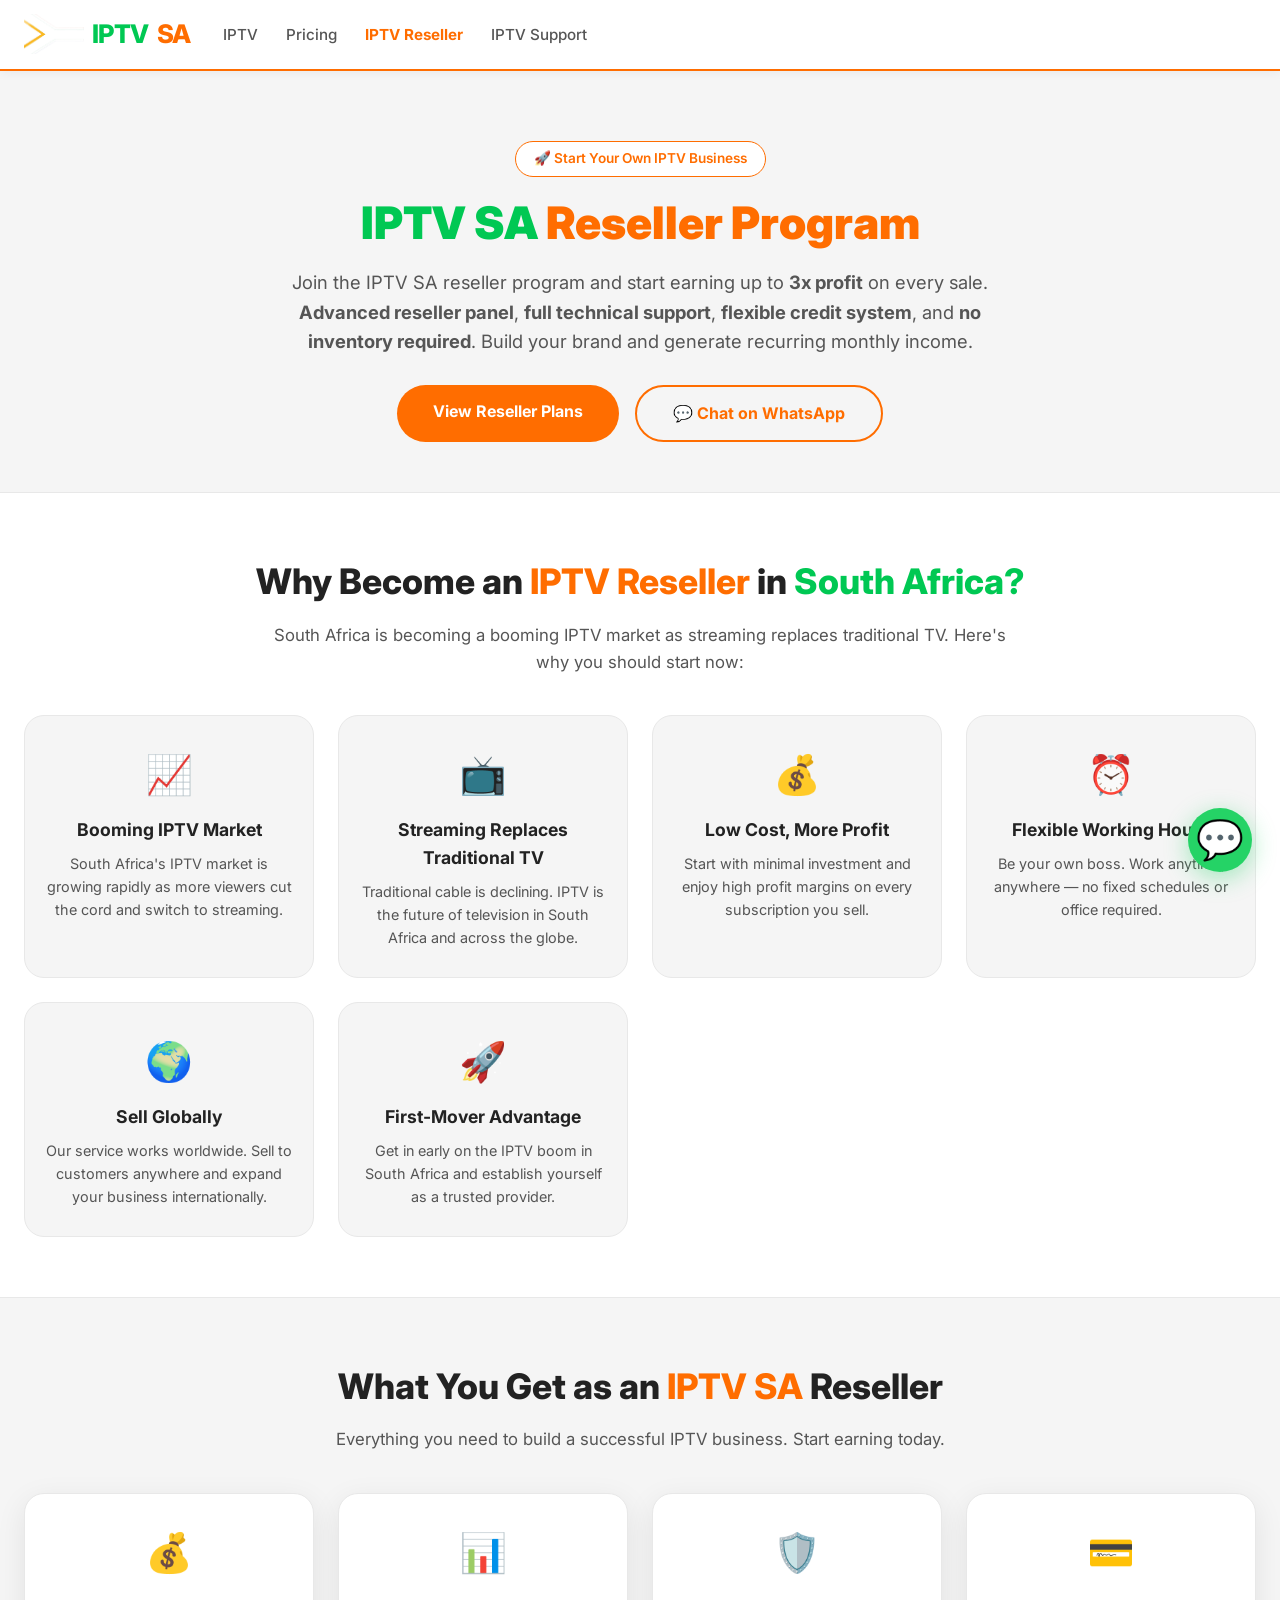
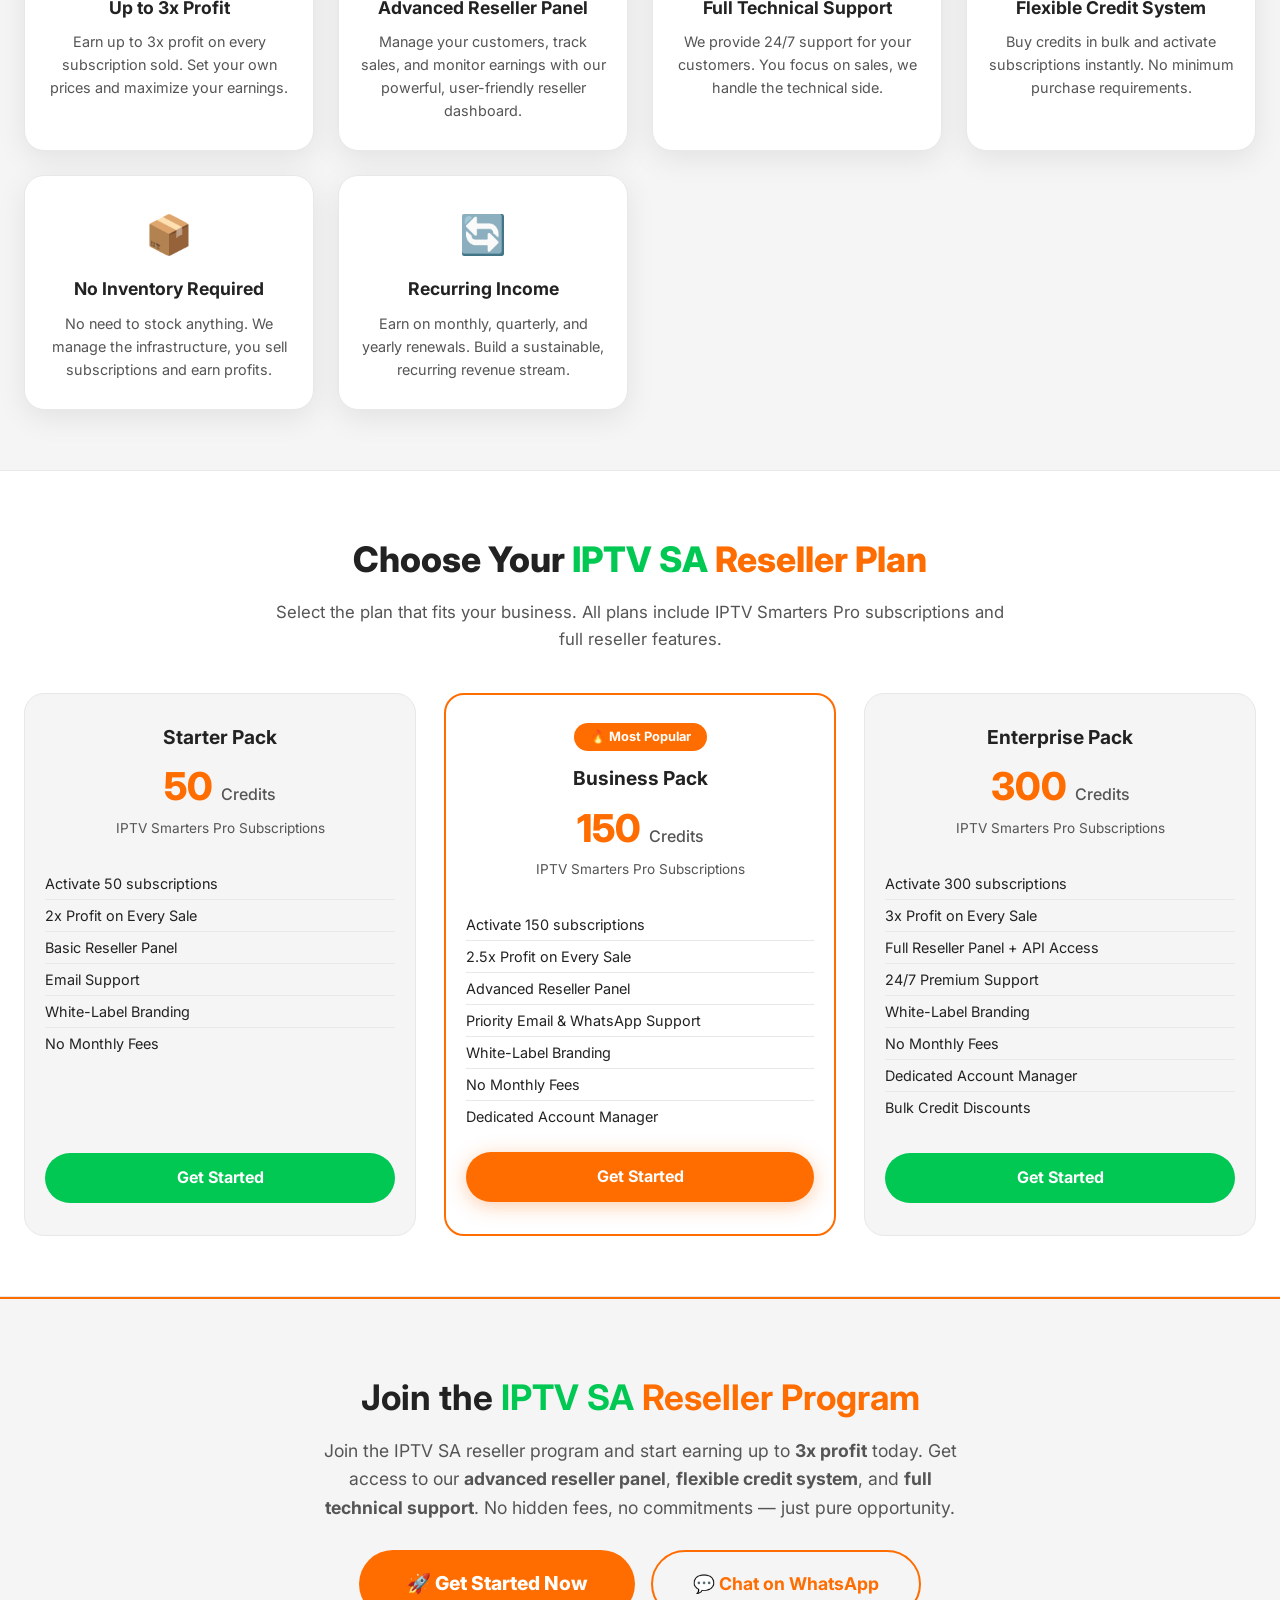
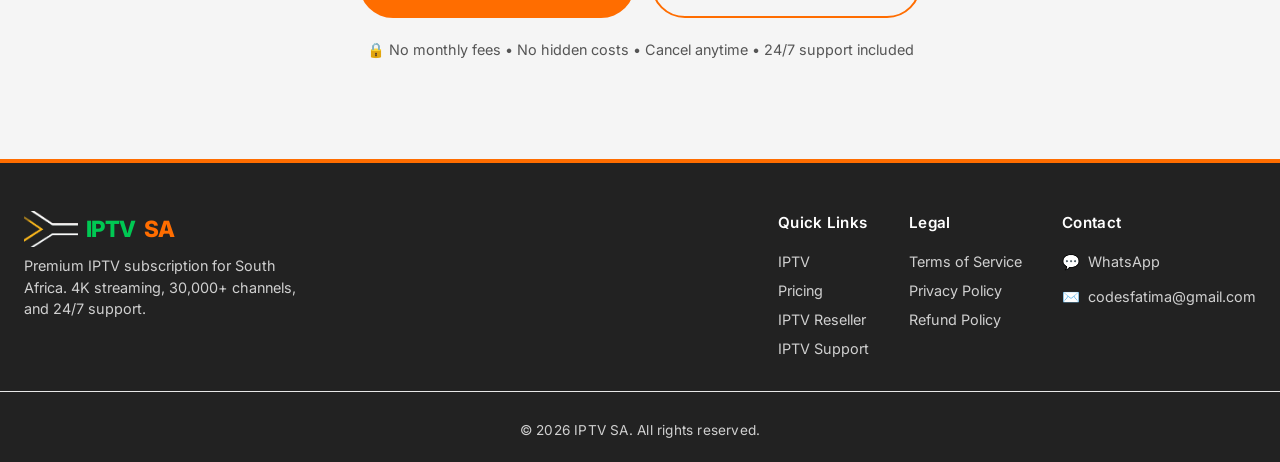
==== commit b9c7fcc9: "Update index.html" ====
--- a/reseller/index.html
+++ b/reseller/index.html
@@ -18,7 +18,527 @@
     <link rel="preconnect" href="https://fonts.googleapis.com" />
     <link rel="preconnect" href="https://fonts.gstatic.com" crossorigin />
     <link href="https://fonts.googleapis.com/css2?family=Inter:opsz,wght@14..32,400;14..32,500;14..32,600;14..32,700;14..32,800;14..32,900&display=swap" rel="stylesheet" />
-    <link rel="stylesheet" href="/style.css" />
+    <style>
+        * {
+            margin: 0;
+            padding: 0;
+            box-sizing: border-box;
+        }
+
+        :root {
+            --green: #00c853;
+            --orange: #ff6d00;
+            --white: #ffffff;
+            --light-gray: #f5f5f5;
+            --medium-gray: #e8e8e8;
+            --dark-gray: #d0d0d0;
+            --black: #1a1a1a;
+            --text: #222222;
+            --text-light: #555555;
+            --shadow: 0 8px 30px rgba(0,0,0,0.08);
+            --radius: 20px;
+            --transition: 0.25s ease;
+        }
+
+        body {
+            font-family: 'Inter', -apple-system, BlinkMacSystemFont, sans-serif;
+            background-color: var(--white);
+            color: var(--text);
+            line-height: 1.6;
+        }
+
+        .container {
+            max-width: 1280px;
+            margin: 0 auto;
+            padding: 0 24px;
+        }
+
+        .navbar {
+            background: var(--white);
+            padding: 14px 0;
+            border-bottom: 2px solid var(--orange);
+            position: sticky;
+            top: 0;
+            z-index: 999;
+            box-shadow: 0 2px 10px rgba(0,0,0,0.05);
+        }
+
+        .navbar .container {
+            display: flex;
+            justify-content: flex-start;
+            align-items: center;
+            flex-wrap: wrap;
+            gap: 32px;
+        }
+
+        .logo {
+            display: flex;
+            align-items: center;
+            gap: 8px;
+            text-decoration: none;
+            font-weight: 800;
+            font-size: 1.6rem;
+            letter-spacing: -0.5px;
+            flex-shrink: 0;
+        }
+
+        .logo .logo-img {
+            height: 40px;
+            width: auto;
+            display: block;
+            border-radius: 4px;
+            object-fit: contain;
+        }
+
+        .logo .green { color: var(--green); }
+        .logo .orange { color: var(--orange); }
+
+        .nav-toggle {
+            display: none;
+            background: none;
+            border: none;
+            font-size: 1.8rem;
+            cursor: pointer;
+            padding: 4px 12px;
+            margin-left: auto;
+            color: var(--text);
+        }
+
+        .nav-links {
+            display: flex;
+            gap: 28px;
+            list-style: none;
+            align-items: center;
+            flex-wrap: wrap;
+            margin-left: 0;
+        }
+
+        .nav-links a {
+            text-decoration: none;
+            color: var(--text-light);
+            font-weight: 500;
+            font-size: 0.95rem;
+            transition: color var(--transition);
+        }
+
+        .nav-links a:hover {
+            color: var(--orange);
+        }
+
+        @media (max-width: 768px) {
+            .navbar .container {
+                justify-content: space-between;
+                gap: 0;
+            }
+            .nav-toggle {
+                display: block;
+            }
+            .nav-links {
+                display: none;
+                flex-direction: column;
+                width: 100%;
+                padding: 20px 0 12px;
+                gap: 16px;
+                border-top: 1px solid var(--medium-gray);
+                margin-top: 12px;
+                order: 3;
+                align-items: flex-start;
+            }
+            .nav-links.open {
+                display: flex;
+            }
+            .nav-links a {
+                font-size: 1.1rem;
+                padding: 4px 0;
+            }
+            .logo .logo-img {
+                height: 32px;
+            }
+        }
+
+        .btn-secondary {
+            display: inline-block;
+            background: transparent;
+            color: var(--orange);
+            font-weight: 700;
+            padding: 14px 36px;
+            border-radius: 60px;
+            text-decoration: none;
+            border: 2px solid var(--orange);
+            transition: background var(--transition), color var(--transition);
+        }
+        .btn-secondary:hover { background: var(--orange); color: var(--white); }
+
+        .btn-reseller-cta {
+            display: inline-block;
+            background: var(--orange);
+            color: var(--white);
+            font-weight: 700;
+            padding: 14px 36px;
+            border-radius: 60px;
+            text-decoration: none;
+            transition: background var(--transition), transform 0.15s;
+            border: none;
+            font-size: 1rem;
+        }
+        .btn-reseller-cta:hover { background: #e66000; transform: scale(1.02); }
+
+        .btn-buy-reseller {
+            display: inline-block;
+            background: var(--green);
+            color: var(--white);
+            font-weight: 700;
+            padding: 12px 32px;
+            border-radius: 60px;
+            text-decoration: none;
+            transition: background var(--transition), transform 0.15s;
+        }
+        .btn-buy-reseller:hover { background: #00b34a; transform: scale(1.02); }
+
+        .btn-cta-large {
+            display: inline-block;
+            background: var(--orange);
+            color: var(--white);
+            font-weight: 800;
+            padding: 18px 48px;
+            border-radius: 60px;
+            text-decoration: none;
+            font-size: 1.2rem;
+            transition: background var(--transition), transform 0.15s;
+        }
+        .btn-cta-large:hover { background: #e66000; transform: scale(1.02); }
+
+        .section-title {
+            font-size: 2.2rem;
+            font-weight: 800;
+            text-align: center;
+            margin-bottom: 12px;
+            color: var(--text);
+        }
+        .section-title .green { color: var(--green); }
+        .section-title .orange { color: var(--orange); }
+
+        .section-sub {
+            text-align: center;
+            max-width: 750px;
+            margin: 0 auto 40px;
+            color: var(--text-light);
+            font-size: 1.05rem;
+        }
+
+        .reseller-hero {
+            padding: 70px 0 50px;
+            background: var(--light-gray);
+            border-bottom: 1px solid var(--medium-gray);
+            text-align: center;
+        }
+        .reseller-hero .badge {
+            display: inline-block;
+            background: var(--white);
+            color: var(--orange);
+            font-weight: 600;
+            padding: 6px 18px;
+            border-radius: 60px;
+            font-size: 0.85rem;
+            margin-bottom: 20px;
+            border: 1px solid var(--orange);
+        }
+        .reseller-hero h1 {
+            font-size: 2.8rem;
+            font-weight: 900;
+            line-height: 1.2;
+            margin-bottom: 18px;
+            color: var(--text);
+        }
+        .reseller-hero h1 .green { color: var(--green); }
+        .reseller-hero h1 .orange { color: var(--orange); }
+        .reseller-hero p {
+            font-size: 1.15rem;
+            color: var(--text-light);
+            max-width: 750px;
+            margin: 0 auto 28px;
+        }
+        .reseller-hero .hero-buttons {
+            display: flex;
+            gap: 16px;
+            justify-content: center;
+            flex-wrap: wrap;
+        }
+
+        @media (max-width: 640px) {
+            .reseller-hero h1 { font-size: 2rem; }
+        }
+
+        .why-reseller-sa {
+            padding: 60px 0;
+            background: var(--white);
+            border-bottom: 1px solid var(--medium-gray);
+        }
+        .sa-benefits-grid {
+            display: grid;
+            grid-template-columns: repeat(auto-fit, minmax(280px, 1fr));
+            gap: 24px;
+        }
+        .sa-benefit-card {
+            background: var(--light-gray);
+            padding: 28px 20px;
+            border-radius: var(--radius);
+            border: 1px solid var(--medium-gray);
+            text-align: center;
+            transition: transform var(--transition), border-color var(--transition);
+        }
+        .sa-benefit-card:hover { transform: translateY(-4px); border-color: var(--orange); }
+        .sa-benefit-card .icon { font-size: 2.4rem; display: block; margin-bottom: 10px; }
+        .sa-benefit-card h3 { font-size: 1.1rem; margin-bottom: 8px; color: var(--text); }
+        .sa-benefit-card p { font-size: 0.9rem; color: var(--text-light); }
+
+        .why-reseller {
+            padding: 60px 0;
+            background: var(--light-gray);
+            border-bottom: 1px solid var(--medium-gray);
+        }
+        .reseller-benefits {
+            display: grid;
+            grid-template-columns: repeat(auto-fit, minmax(280px, 1fr));
+            gap: 24px;
+        }
+        .benefit-card {
+            background: var(--white);
+            padding: 28px 20px;
+            border-radius: var(--radius);
+            border: 1px solid var(--medium-gray);
+            text-align: center;
+            transition: transform var(--transition), border-color var(--transition);
+            box-shadow: var(--shadow);
+        }
+        .benefit-card:hover { transform: translateY(-4px); border-color: var(--green); }
+        .benefit-card .icon { font-size: 2.4rem; display: block; margin-bottom: 10px; }
+        .benefit-card h3 { font-size: 1.1rem; margin-bottom: 8px; color: var(--text); }
+        .benefit-card p { font-size: 0.9rem; color: var(--text-light); }
+
+        .pricing-reseller {
+            padding: 60px 0;
+            background: var(--white);
+            border-bottom: 1px solid var(--medium-gray);
+        }
+        .pricing-grid-reseller {
+            display: grid;
+            grid-template-columns: repeat(auto-fit, minmax(260px, 1fr));
+            gap: 28px;
+            align-items: stretch;
+        }
+        .pricing-card-reseller {
+            background: var(--light-gray);
+            padding: 28px 20px 32px;
+            border-radius: var(--radius);
+            border: 1px solid var(--medium-gray);
+            text-align: center;
+            display: flex;
+            flex-direction: column;
+            transition: transform var(--transition), border-color var(--transition);
+            position: relative;
+        }
+        .pricing-card-reseller:hover { transform: translateY(-4px); border-color: var(--orange); }
+        .pricing-card-reseller.popular {
+            border: 2px solid var(--orange);
+            background: var(--white);
+        }
+        .pricing-card-reseller .plan-name {
+            font-weight: 700;
+            font-size: 1.2rem;
+            color: var(--text);
+            margin-bottom: 4px;
+        }
+        .pricing-card-reseller .credit-amount {
+            font-size: 2.4rem;
+            font-weight: 800;
+            color: var(--orange);
+        }
+        .pricing-card-reseller .credit-amount small {
+            font-size: 1rem;
+            font-weight: 500;
+            color: var(--text-light);
+        }
+        .pricing-card-reseller .price-desc {
+            font-size: 0.85rem;
+            color: var(--text-light);
+            margin-bottom: 16px;
+        }
+        .pricing-card-reseller .features {
+            list-style: none;
+            text-align: left;
+            margin: 12px 0 20px;
+            flex: 1;
+        }
+        .pricing-card-reseller .features li {
+            padding: 4px 0;
+            border-bottom: 1px solid var(--medium-gray);
+            font-size: 0.9rem;
+            color: var(--text);
+        }
+        .pricing-card-reseller .features li:last-child { border-bottom: none; }
+
+        .popular-badge {
+            display: inline-block;
+            background: var(--orange);
+            color: var(--white);
+            font-weight: 700;
+            padding: 4px 16px;
+            border-radius: 60px;
+            font-size: 0.8rem;
+            margin-bottom: 12px;
+            align-self: center;
+        }
+
+        .cta-reseller {
+            padding: 70px 0;
+            background: var(--light-gray);
+            border-top: 2px solid var(--orange);
+            border-bottom: 2px solid var(--orange);
+            text-align: center;
+        }
+        .cta-reseller h2 {
+            font-size: 2.2rem;
+            margin-bottom: 12px;
+            color: var(--text);
+        }
+        .cta-reseller h2 .green { color: var(--green); }
+        .cta-reseller h2 .orange { color: var(--orange); }
+        .cta-reseller p {
+            max-width: 640px;
+            margin: 0 auto 28px;
+            font-size: 1.1rem;
+            color: var(--text-light);
+        }
+        .cta-reseller .cta-buttons {
+            display: flex;
+            gap: 16px;
+            justify-content: center;
+            flex-wrap: wrap;
+        }
+
+        @media (max-width: 480px) {
+            .cta-reseller h2 { font-size: 1.6rem; }
+            .pricing-grid-reseller { grid-template-columns: 1fr; }
+            .btn-reseller-cta, .btn-secondary, .btn-cta-large {
+                padding: 12px 24px;
+                font-size: 0.95rem;
+                width: 100%;
+                max-width: 320px;
+                text-align: center;
+            }
+            .reseller-hero .hero-buttons {
+                flex-direction: column;
+                align-items: center;
+            }
+            .logo .logo-img {
+                height: 28px;
+            }
+        }
+
+        .footer {
+            background: var(--text);
+            color: var(--light-gray);
+            padding: 48px 0 20px;
+            border-top: 2px solid var(--orange);
+        }
+        .footer .container {
+            display: flex;
+            flex-wrap: wrap;
+            justify-content: space-between;
+            gap: 40px;
+        }
+        .footer-brand { max-width: 280px; }
+        .footer-brand .logo { color: var(--white); font-size: 1.4rem; }
+        .footer-brand .logo .logo-img { height: 36px; }
+        .footer-brand p { font-size: 0.9rem; color: var(--dark-gray); margin-top: 8px; line-height: 1.5; }
+        .footer-columns {
+            display: flex;
+            flex-wrap: wrap;
+            gap: 40px;
+        }
+        .footer-column h4 {
+            color: var(--white);
+            font-weight: 600;
+            font-size: 0.95rem;
+            margin-bottom: 12px;
+            letter-spacing: 0.3px;
+        }
+        .footer-column a {
+            display: block;
+            color: var(--dark-gray);
+            text-decoration: none;
+            font-size: 0.9rem;
+            padding: 3px 0;
+            transition: color 0.2s;
+        }
+        .footer-column a:hover { color: var(--orange); }
+        .footer-contact-items {
+            display: flex;
+            flex-direction: column;
+            gap: 6px;
+        }
+        .footer-contact-items .contact-item {
+            display: flex;
+            align-items: center;
+            gap: 8px;
+            color: var(--dark-gray);
+            text-decoration: none;
+            font-size: 0.9rem;
+            transition: color 0.2s;
+        }
+        .footer-contact-items .contact-item:hover { color: var(--orange); }
+        .footer-bottom {
+            text-align: center;
+            padding-top: 28px;
+            margin-top: 28px;
+            border-top: 1px solid var(--medium-gray);
+            font-size: 0.85rem;
+            color: var(--dark-gray);
+            letter-spacing: 0.2px;
+        }
+        .footer-bottom a {
+            color: var(--dark-gray);
+            text-decoration: none;
+        }
+        .footer-bottom a:hover { color: var(--orange); }
+
+        @media (max-width: 768px) {
+            .footer .container { flex-direction: column; gap: 30px; }
+            .footer-columns { flex-direction: column; gap: 24px; }
+            .footer-brand .logo .logo-img { height: 28px; }
+        }
+
+        .whatsapp-float {
+            position: fixed;
+            bottom: 28px;
+            right: 28px;
+            background: #25d366;
+            color: var(--white);
+            width: 64px;
+            height: 64px;
+            border-radius: 60px;
+            display: flex;
+            align-items: center;
+            justify-content: center;
+            font-size: 2.4rem;
+            box-shadow: 0 6px 24px rgba(37, 211, 102, 0.4);
+            text-decoration: none;
+            transition: transform 0.2s;
+            z-index: 1000;
+        }
+        .whatsapp-float:hover { transform: scale(1.08); }
+
+        @media (max-width: 480px) {
+            .whatsapp-float {
+                width: 56px;
+                height: 56px;
+                font-size: 2rem;
+                bottom: 20px;
+                right: 20px;
+            }
+        }
+    </style>
 </head>
 <body>
 
@@ -174,7 +694,7 @@
                         <li>Dedicated Account Manager</li>
                     </ul>
                     <a href="https://wa.me/923020548889?text=Hi!%20I%20want%20to%20buy%20the%20Business%20Pack%20(150%20credits)%20of%20the%20IPTV%20SA%20Reseller%20Program.%20Please%20send%20me%20the%20details."
-                       class="btn-buy-reseller" style="background: var(--orange);" target="_blank" rel="noopener">Get Started</a>
+                       class="btn-buy-reseller" style="background: var(--orange); box-shadow: 0 4px 20px rgba(249, 115, 22, 0.35);" target="_blank" rel="noopener">Get Started</a>
                 </div>
                 <div class="pricing-card-reseller">
                     <div class="plan-name">Enterprise Pack</div>
@@ -266,7 +786,7 @@
     </a>
 
     <script>
-        // Navbar toggle
+        // ===== NAVBAR TOGGLE =====
         document.getElementById('navToggle').addEventListener('click', function() {
             document.getElementById('navLinks').classList.toggle('open');
         });
@@ -276,7 +796,7 @@
             });
         });
 
-        // Smooth scroll for on-page anchors (like #pricing-reseller)
+        // ===== SMOOTH SCROLL for on-page anchors =====
         document.querySelectorAll('a[href^="#"]').forEach(anchor => {
             anchor.addEventListener('click', function (e) {
                 const href = this.getAttribute('href');
